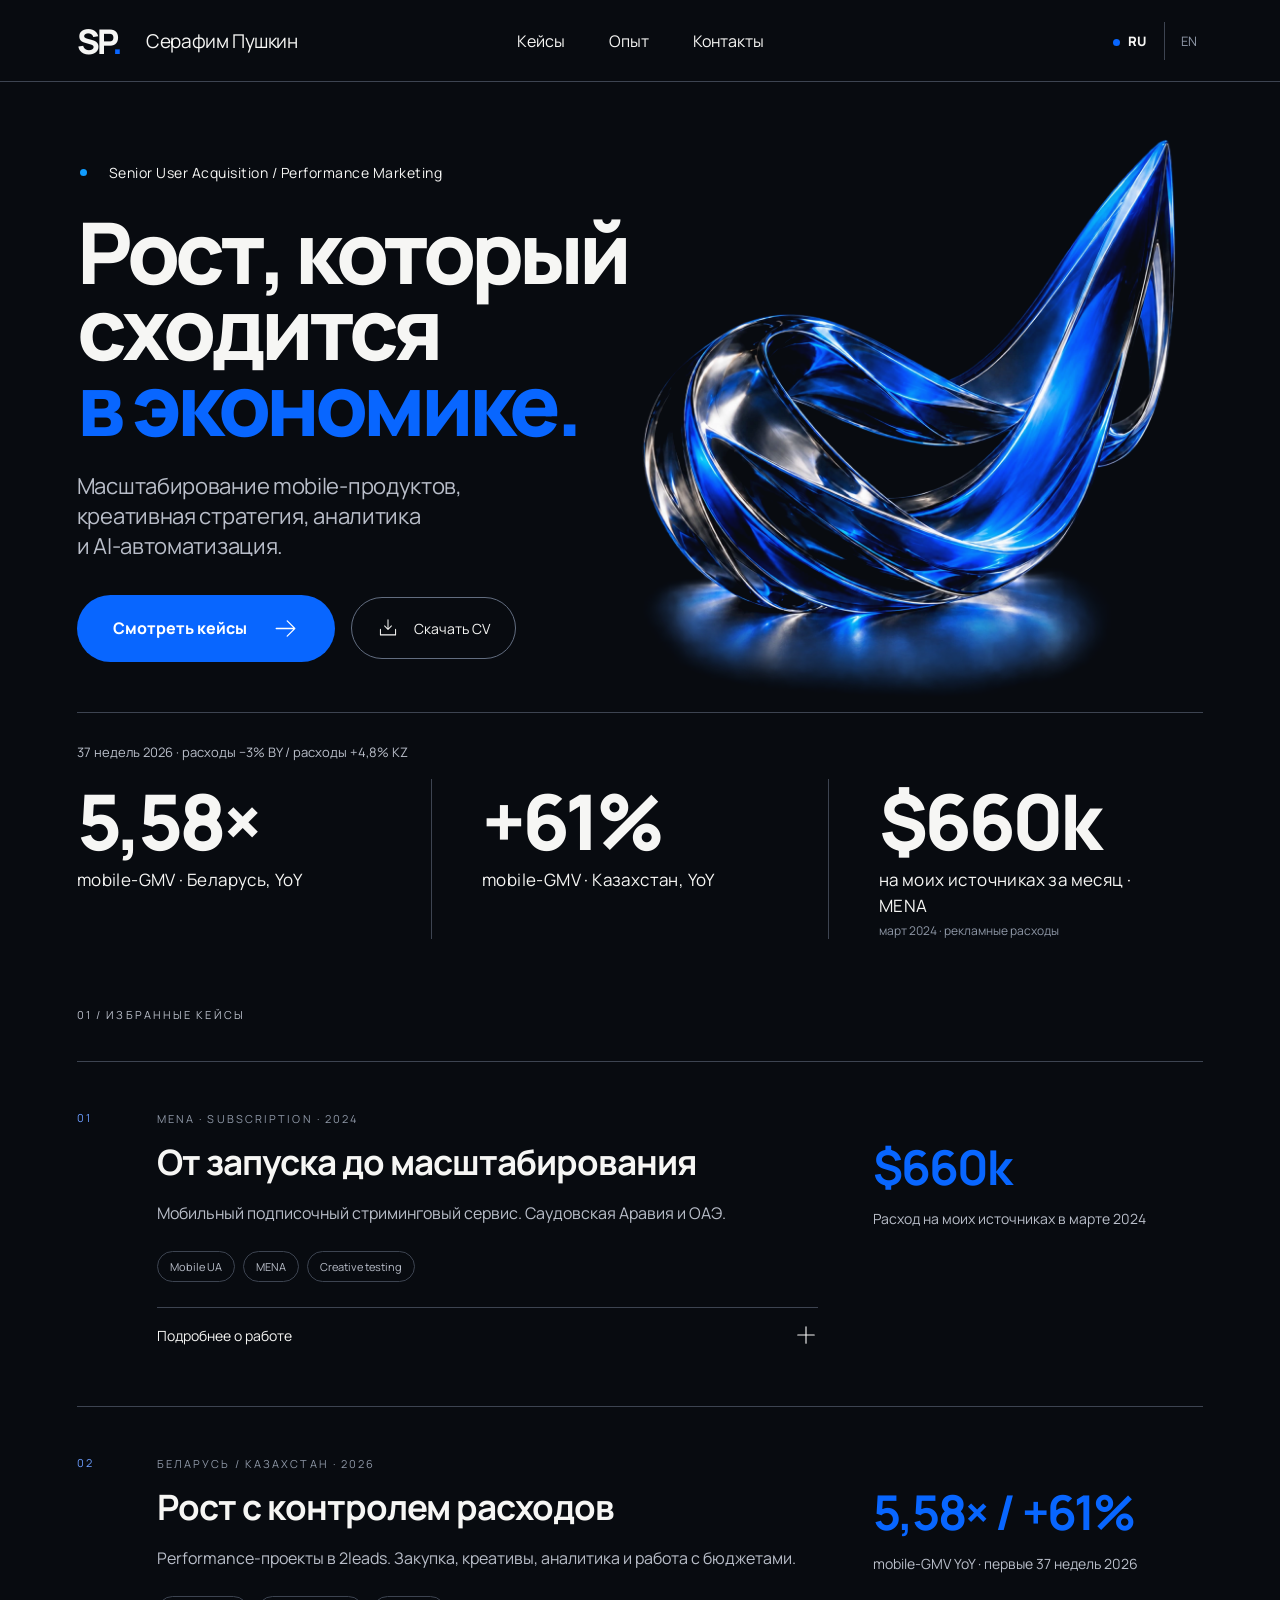
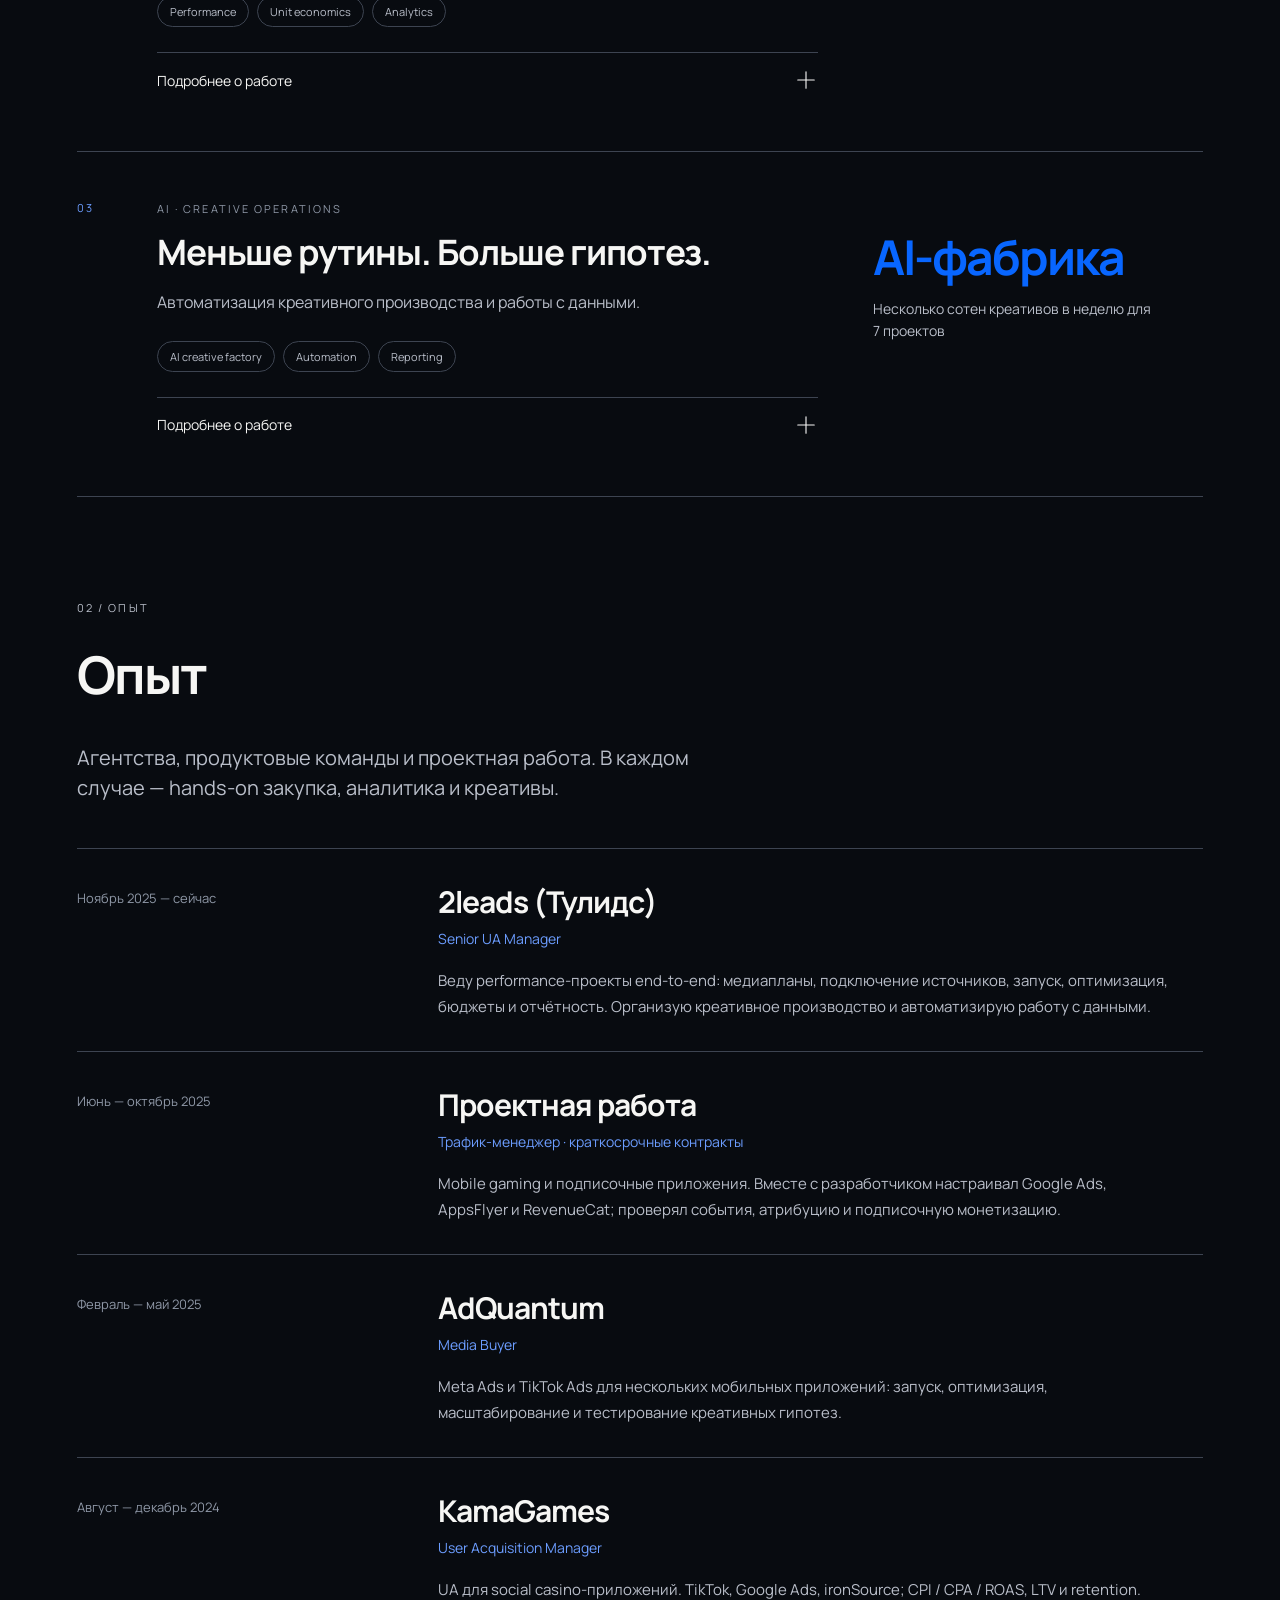
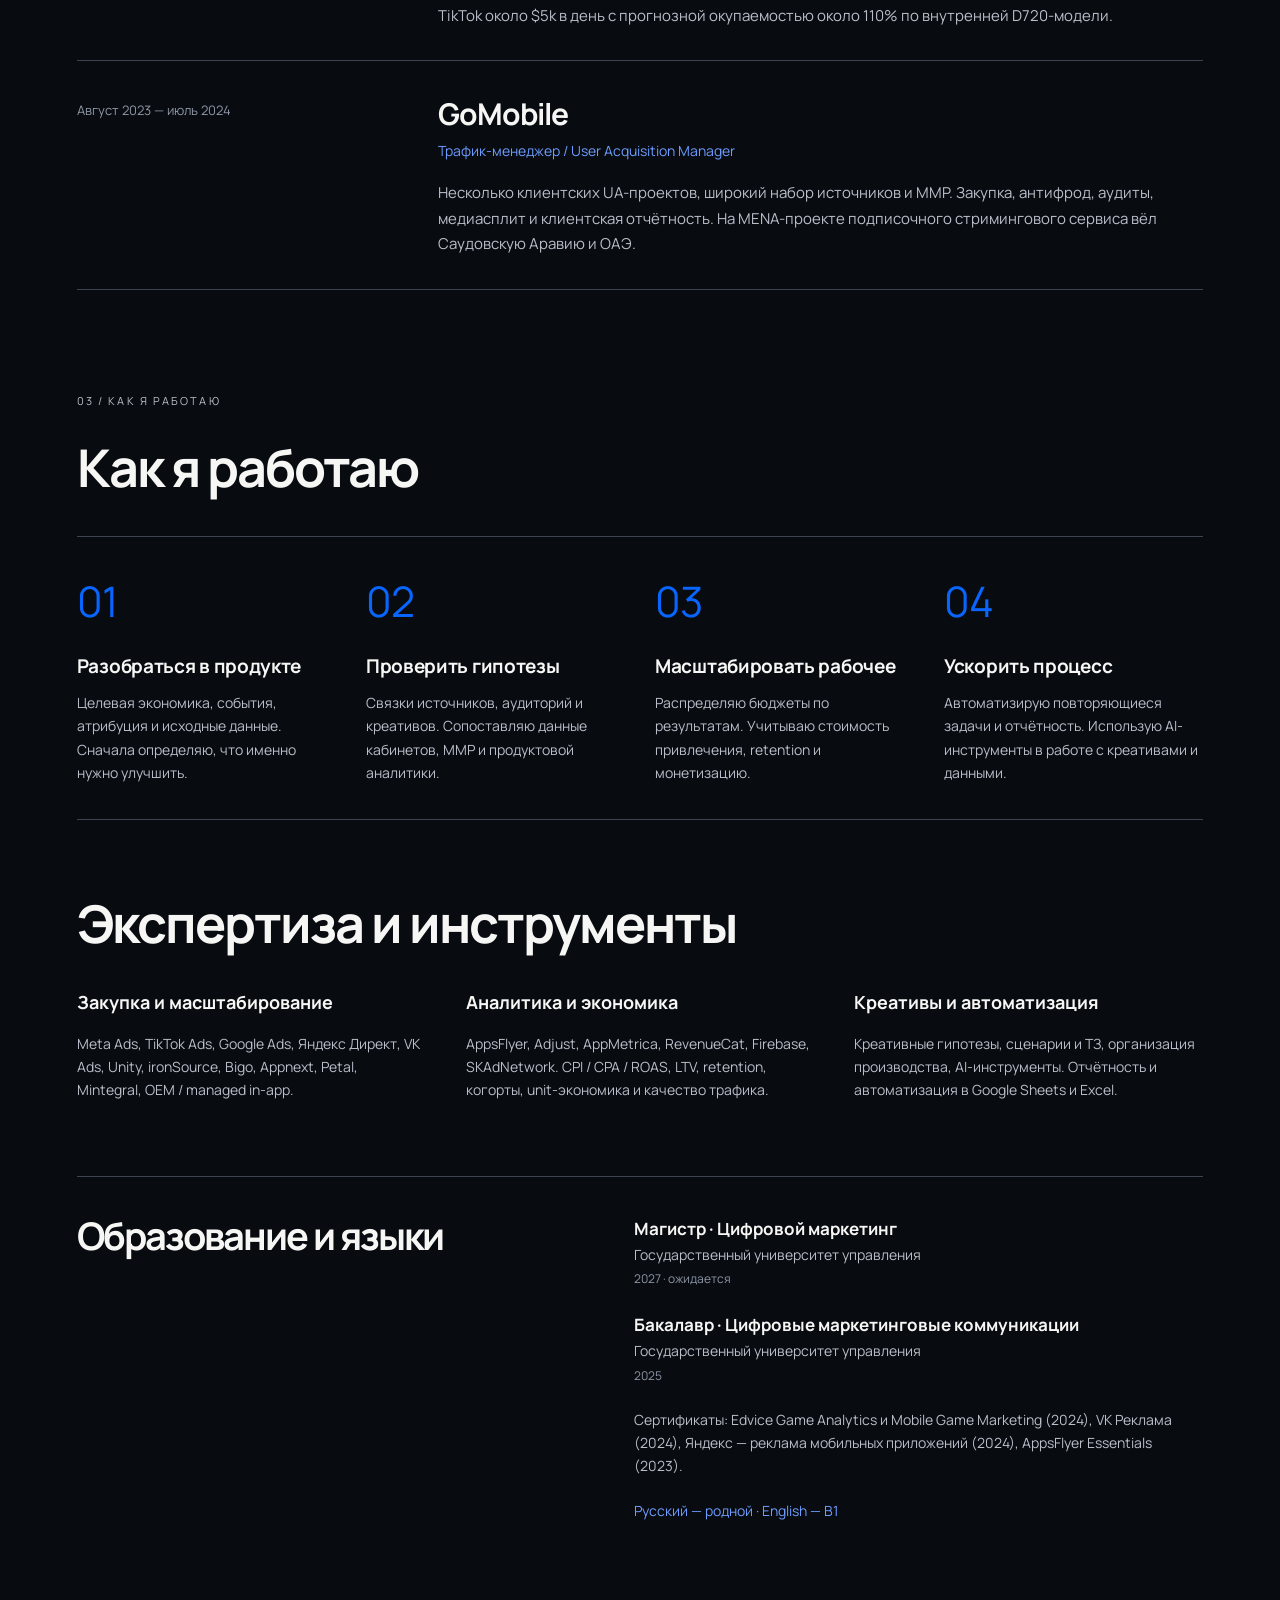
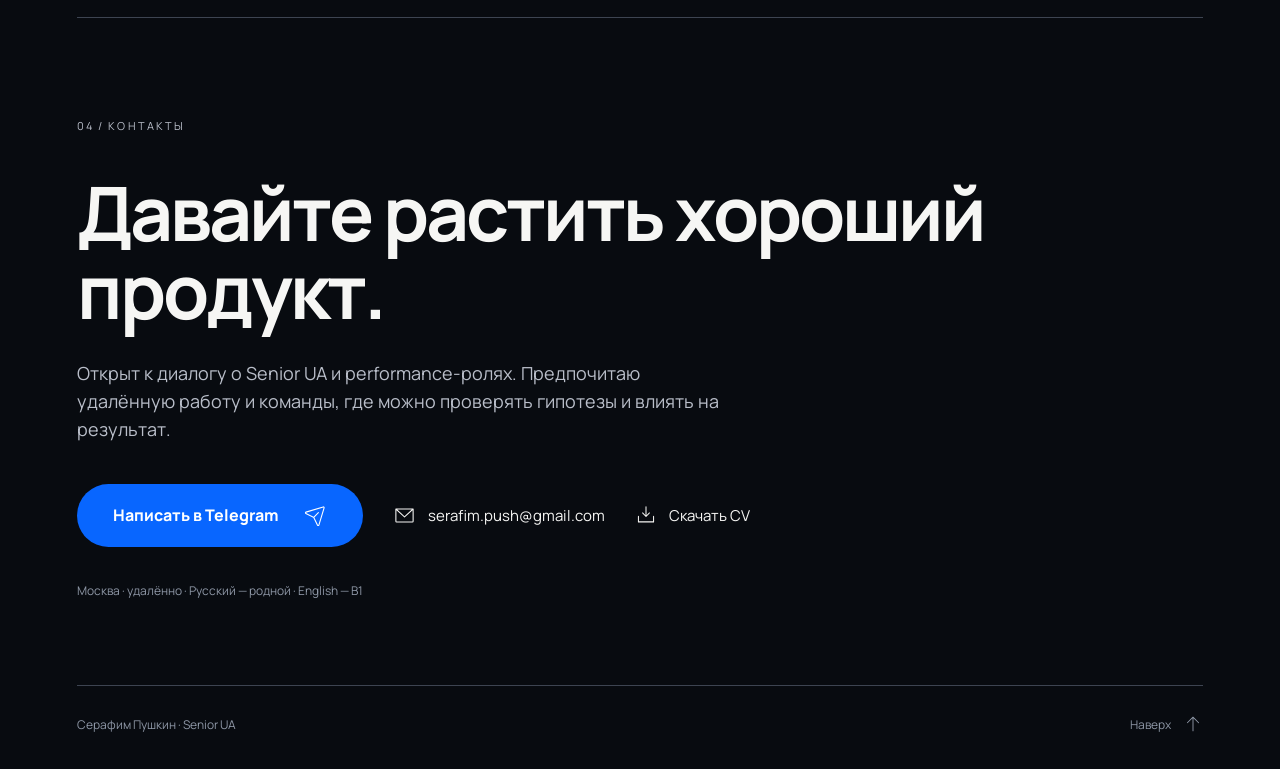
==== resume/index.html @ 58cc04e0 "Add resume site at /resume/ Static build of the Growth Engine design, RU and EN, with CV PDFs withou" ====
<!doctype html>
<html lang="ru">
  <head>
    <meta charset="UTF-8" />
    <meta name="viewport" content="width=device-width, initial-scale=1.0" />
    <meta name="description" content="Серафим Пушкин — Senior UA / Performance Marketing. Масштабирование mobile-продуктов, креативная стратегия, аналитика и AI-автоматизация." />
    <meta name="theme-color" content="#080b10" />
    <title>Серафим Пушкин — Senior UA / Performance Marketing</title>
    <link rel="canonical" href="https://serafimpush-eng.github.io/resume/" />
    <link rel="icon" href="/resume/favicon.svg" type="image/svg+xml" />
    <meta property="og:type" content="website" />
    <meta property="og:locale" content="ru_RU" />
    <meta property="og:locale:alternate" content="en_US" />
    <meta property="og:title" content="Серафим Пушкин — Senior UA / Performance Marketing" />
    <meta property="og:description" content="Серафим Пушкин — Senior UA / Performance Marketing. Масштабирование mobile-продуктов, креативная стратегия, аналитика и AI-автоматизация." />
    <meta property="og:url" content="https://serafimpush-eng.github.io/resume/" />
    <script type="module" crossorigin src="/resume/assets/index-MgX-SyZo.js"></script>
    <link rel="stylesheet" crossorigin href="/resume/assets/index-Cel7EETF.css">
  </head>
  <body>
    <div id="root"></div>
  </body>
</html>
---- resume/assets/index-Cel7EETF.css ----
@font-face{font-family:Manrope Variable;font-style:normal;font-display:swap;font-weight:200 800;src:url(/resume/assets/manrope-cyrillic-ext-wght-normal-C8S-KRRz.woff2) format("woff2-variations");unicode-range:U+0460-052F,U+1C80-1C8A,U+20B4,U+2DE0-2DFF,U+A640-A69F,U+FE2E-FE2F}@font-face{font-family:Manrope Variable;font-style:normal;font-display:swap;font-weight:200 800;src:url(/resume/assets/manrope-cyrillic-wght-normal-Dvxsihut.woff2) format("woff2-variations");unicode-range:U+0301,U+0400-045F,U+0490-0491,U+04B0-04B1,U+2116}@font-face{font-family:Manrope Variable;font-style:normal;font-display:swap;font-weight:200 800;src:url(/resume/assets/manrope-greek-wght-normal-DL7QRZyv.woff2) format("woff2-variations");unicode-range:U+0370-0377,U+037A-037F,U+0384-038A,U+038C,U+038E-03A1,U+03A3-03FF}@font-face{font-family:Manrope Variable;font-style:normal;font-display:swap;font-weight:200 800;src:url(/resume/assets/manrope-vietnamese-wght-normal-usUDDRr7.woff2) format("woff2-variations");unicode-range:U+0102-0103,U+0110-0111,U+0128-0129,U+0168-0169,U+01A0-01A1,U+01AF-01B0,U+0300-0301,U+0303-0304,U+0308-0309,U+0323,U+0329,U+1EA0-1EF9,U+20AB}@font-face{font-family:Manrope Variable;font-style:normal;font-display:swap;font-weight:200 800;src:url(/resume/assets/manrope-latin-ext-wght-normal-Ch3YOpNY.woff2) format("woff2-variations");unicode-range:U+0100-02BA,U+02BD-02C5,U+02C7-02CC,U+02CE-02D7,U+02DD-02FF,U+0304,U+0308,U+0329,U+1D00-1DBF,U+1E00-1E9F,U+1EF2-1EFF,U+2020,U+20A0-20AB,U+20AD-20C0,U+2113,U+2C60-2C7F,U+A720-A7FF}@font-face{font-family:Manrope Variable;font-style:normal;font-display:swap;font-weight:200 800;src:url(/resume/assets/manrope-latin-wght-normal-DHIcAJRg.woff2) format("woff2-variations");unicode-range:U+0000-00FF,U+0131,U+0152-0153,U+02BB-02BC,U+02C6,U+02DA,U+02DC,U+0304,U+0308,U+0329,U+2000-206F,U+20AC,U+2122,U+2191,U+2193,U+2212,U+2215,U+FEFF,U+FFFD}*{box-sizing:border-box}html{scroll-behavior:smooth}body{margin:0;font-family:Manrope Variable,sans-serif}button,a{-webkit-tap-highlight-color:transparent;touch-action:manipulation}button{font:inherit;color:inherit;cursor:pointer}a{color:inherit;text-decoration:none}button,a,summary{outline-offset:6px}button:focus-visible,a:focus-visible,summary:focus-visible{outline:2px solid var(--accent,#0866ff)}img{display:block;max-width:100%}h1,h2,h3,h4,p,figure{margin:0}::selection{background:var(--accent);color:var(--bg)}.resume{--bg:#080b10;--fg:#f6f6f4;--muted:#b9bec9;--subtle:#8e97a6;--accent:#0866ff;--line:#3d4451;background:var(--bg);color:var(--fg);min-height:100vh}.resume-body{background:#080b10}.micro{font-size:11px;letter-spacing:2.1px;line-height:1.45;text-transform:uppercase}.skip{position:fixed;top:10px;left:16px;background:var(--fg);color:var(--bg);padding:12px;z-index:20;transform:translateY(-180%)}.skip:focus{transform:none}.site-header{height:82px;padding:0 6%;display:flex;align-items:center;justify-content:space-between;gap:24px;border-bottom:1px solid var(--line);position:relative;z-index:4}.identity{display:flex;align-items:center;gap:26px}.wordmark{font-size:34px;font-weight:850;letter-spacing:-2.5px;white-space:nowrap}.wordmark span{color:var(--accent)}.owner-name{font-size:19px;letter-spacing:-.4px}.desktop-nav{display:flex;gap:44px;font-size:16px}.desktop-nav a,.side-rail nav a{transition:color .2s}.desktop-nav a:hover,.side-rail nav a:hover{color:var(--accent)}.header-right{display:flex;gap:28px;align-items:center}.languages{display:flex;align-items:center;gap:10px}.languages button{border:0;background:none;padding:10px 6px;font-size:13px;color:var(--subtle)}.languages button:first-child{border-right:1px solid var(--line);padding-right:18px}.languages button[aria-pressed=true]{color:var(--fg);font-weight:800}.languages button[aria-pressed=true]:before{content:"";display:inline-block;width:7px;height:7px;border-radius:50%;background:var(--accent);margin-right:8px}.menu-toggle{display:none;align-items:center;border:0;background:none;padding:6px}.mobile-nav{display:none}.resume-main{max-width:1720px;margin:0 auto;padding:0 6%}.hero{position:relative}.hero-copy{position:relative;z-index:2}.eyebrow{font-size:14px;letter-spacing:.5px;line-height:1.5}.engine-hero{height:630px;padding-top:80px}.engine-hero .hero-copy{width:710px}.engine-hero .eyebrow{padding-left:32px;position:relative}.engine-hero .eyebrow:before{content:"";position:absolute;left:3px;top:7px;width:7px;height:7px;background:#119dff;border-radius:50%}.engine-hero h1{font-size:clamp(72px,6.65vw,112px);font-weight:850;letter-spacing:-5px;line-height:.89;margin:31px 0}.hero h1 span{display:block}.accent{color:var(--accent)}.hero-intro{color:var(--muted);font-size:22px;line-height:1.36;max-width:485px;letter-spacing:-.3px}.hero-actions{display:flex;align-items:center;gap:16px;margin-top:33px}.primary{display:inline-flex;align-items:center;justify-content:space-between;gap:25px;border-radius:80px;padding:19px 35px;min-height:61px;font-weight:750;font-size:16px;background:var(--accent);color:#fff;border:1px solid transparent;transition:background .2s,transform .2s}.primary:hover{transform:translateY(-2px);filter:brightness(1.09)}.cv-link{display:inline-flex;gap:15px;align-items:center;font-size:14px;white-space:nowrap}.hero-actions .cv-link{border:1px solid #626d80;border-radius:80px;padding:19px 25px;min-height:61px}.cv-link:hover{color:var(--accent)}.engine-art{position:absolute;right:-26px;top:20px;width:645px;height:610px;object-fit:cover;mix-blend-mode:lighten;pointer-events:none}.engine-art-note{position:absolute;top:84px;right:190px;color:#c2c9d7;font-size:10px;max-width:170px}.metrics{border-top:1px solid var(--line);padding:30px 0 32px}.metrics-context{font-size:12px;color:var(--muted);margin-bottom:18px}.metrics-row{display:grid;grid-template-columns:1fr 1.12fr 1.06fr}.metric{display:flex;flex-direction:column;gap:4px;padding-right:30px}.metric+.metric{border-left:1px solid var(--line);padding-left:50px}.metric strong{font-size:clamp(64px,6vw,98px);letter-spacing:-4px;line-height:1.1;font-weight:800}.metric span{font-size:17px;line-height:1.5;letter-spacing:.4px}.metric small{font-size:12px;color:var(--subtle)}.section{scroll-margin-top:28px}.section-heading{padding:38px 0 40px;display:flex;flex-direction:column;gap:30px}.section-heading .section-index{color:var(--muted)}.section-heading h2,.expertise h2,.education h2{font-size:52px;line-height:1.1;letter-spacing:-2px}.cases>.section-heading{padding:36px 0 38px}.case-list{border-top:1px solid var(--line)}.case-row{display:grid;grid-template-columns:55px 1fr 32%;gap:25px;padding:44px 0;border-bottom:1px solid var(--line)}.case-number{color:var(--accent);padding-top:4px}.case-tag{color:var(--subtle)}.case-main h3{font-size:35px;letter-spacing:-1px;line-height:1.15;margin:14px 0 18px}.case-main>p{color:var(--muted);font-size:16px;line-height:1.6;max-width:640px}.tags{display:flex;gap:8px;flex-wrap:wrap;margin:25px 0}.tags span{border:1px solid var(--line);border-radius:30px;padding:7px 12px;font-size:11px;color:var(--muted)}.case-result{padding-left:30px;display:flex;flex-direction:column;gap:14px;justify-content:flex-start;padding-top:35px}.case-result strong{font-size:48px;letter-spacing:-2px;color:var(--accent);line-height:1.1}.case-result span{font-size:14px;line-height:1.6;color:var(--muted);max-width:280px}.case-details{max-width:710px}.case-details summary{list-style:none;cursor:pointer;display:flex;justify-content:space-between;align-items:center;font-size:14px;gap:20px;padding:15px 0;border-top:1px solid var(--line)}.case-details summary::-webkit-details-marker{display:none}.case-details summary:hover{color:var(--accent)}.case-details[open] summary svg{transform:rotate(45deg)}.case-details summary svg{transition:transform .2s}.case-expanded{padding:10px 0 20px;font-size:15px;color:var(--muted);line-height:1.7}.case-expanded h4{font-size:16px;color:var(--fg);margin-bottom:14px}.case-expanded ul{padding-left:20px;margin:20px 0 0}.career{padding-top:65px}.section-intro{font-size:20px;color:var(--muted);line-height:1.5;max-width:680px;margin-bottom:45px}.timeline{border-top:1px solid var(--line)}.job{display:grid;grid-template-columns:29% 1fr;gap:35px;padding:32px 0;border-bottom:1px solid var(--line)}.job time{font-size:13px;color:var(--subtle);padding-top:8px}.job h3{font-size:30px;letter-spacing:-1px}.job-role{display:block;color:var(--accent);font-size:14px;margin-top:7px}.job p{color:var(--muted);font-size:15px;line-height:1.7;max-width:740px;margin-top:20px}.approach{padding-top:65px}.steps{display:grid;grid-template-columns:repeat(4,1fr);border-top:1px solid var(--line);border-bottom:1px solid var(--line);padding:35px 0;gap:30px}.step-num{font-size:42px;letter-spacing:-1px;color:var(--accent)}.steps h3{font-size:19px;margin:24px 0 12px;line-height:1.35;letter-spacing:-.3px}.steps p,.tool-columns p{font-size:14px;line-height:1.65;color:var(--muted)}.expertise{padding:75px 0}.tool-columns{display:grid;grid-template-columns:repeat(3,1fr);gap:40px;margin-top:38px}.tool-columns h3{font-size:18px;margin-bottom:18px}.education{display:grid;grid-template-columns:45% 1fr;gap:50px;border-top:1px solid var(--line);padding:38px 0}.education h2{font-size:38px}.education p{color:var(--muted);line-height:1.65;font-size:14px;margin-bottom:22px}.education strong{color:var(--fg);font-size:17px}.education span{color:var(--subtle);font-size:12px}.education .language-level{color:var(--accent)}.contact{padding:100px 0 85px;border-top:1px solid var(--line);margin-top:35px}.contact .section-heading{padding-top:0}.contact h2{font-size:75px;letter-spacing:-3px;line-height:1.04;max-width:950px}.contact>p{font-size:18px;line-height:1.55;color:var(--muted);max-width:650px;margin-top:30px}.contact-actions{display:flex;align-items:center;gap:30px;margin-top:40px;flex-wrap:wrap}.contact-actions>a:not(.primary){display:flex;align-items:center;gap:12px;font-size:15px}.contact>.contact-note{font-size:12px;margin-top:35px;color:var(--subtle)}.site-footer{padding:28px 0 35px;border-top:1px solid var(--line);display:flex;justify-content:space-between;align-items:center;font-size:12px;color:var(--subtle);gap:20px}.site-footer a{display:flex;gap:12px;align-items:center}.site-footer a:hover{color:var(--accent)}.theme-2{--bg:#faf9f5;--fg:#111116;--muted:#484852;--subtle:#76767b;--accent:#f13a23;--line:#b9b7b2}.resume-body.theme-2{background:#faf9f5}.theme-2 .site-header{padding:0 4.3%;border:0;height:86px}.theme-2 .resume-main{padding:0 4.3%}.theme-2 .wordmark{font-family:Prata,serif;font-size:40px;letter-spacing:-2px;color:var(--accent);font-weight:500}.theme-2 .wordmark span{font-size:36px;margin-left:12px;font-weight:400}.theme-2 .identity{gap:18px}.theme-2 .owner-name{font-size:22px;font-weight:650;letter-spacing:-1px}.theme-2 .languages button[aria-pressed=true]{color:var(--accent)}.theme-2 .languages button[aria-pressed=true]:before{display:none}.theme-2 .languages button:first-child{border:0}.editorial-hero{display:grid;grid-template-columns:54% 46%;min-height:558px;padding-top:62px;padding-bottom:35px;gap:0}.editorial-hero .hero-copy{padding-right:28px}.editorial-hero .eyebrow{font-size:11px;letter-spacing:2.7px;margin-bottom:28px}.editorial-hero h1{font-size:clamp(47px,5.6vw,94px);font-weight:850;letter-spacing:-5px;line-height:1.07}.editorial-hero h1 em{display:block;font-family:Prata,serif;font-weight:500;font-size:clamp(58px,6.55vw,110px);font-style:normal;color:var(--accent);letter-spacing:-4px;line-height:.96}.editorial-hero .hero-intro{font-family:Prata,serif;font-size:29px;line-height:1.2;max-width:580px;color:#27272d;margin-top:30px}.theme-2 .hero-actions{gap:36px;margin-top:38px}.theme-2 .hero-actions .cv-link{border:0;border-radius:0;padding:0;font-size:17px;text-decoration:underline;text-underline-offset:8px}.theme-2 .primary{padding:19px 35px}.location{font-size:13px;color:var(--muted);margin-top:37px}.location:before{content:"";display:inline-block;width:9px;height:9px;background:var(--accent);border-radius:50%;margin-right:15px}.editorial-highlight{border-left:1px solid var(--line);padding-left:34px;padding-top:8px;align-self:start;padding-bottom:22px}.editorial-highlight strong{font-family:Prata,serif;font-size:clamp(176px,17.4vw,290px);letter-spacing:-15px;font-weight:400;line-height:.85;color:var(--accent);display:block;white-space:nowrap}.editorial-highlight p{font-family:Prata,serif;font-size:56px;line-height:.99;letter-spacing:-2px;max-width:460px;margin:22px 0}.editorial-highlight>span{font-size:17px;color:var(--subtle)}.featured-editorial{display:grid;grid-template-columns:38% 24% 38%;padding:30px 0 0;border-top:1px solid var(--line);gap:0}.featured-story{padding-right:45px}.featured-story h2{font-family:Prata,serif;font-size:58px;font-weight:500;letter-spacing:-2px;line-height:.95;margin:18px 0 20px}.featured-story>p{font-size:14px;line-height:1.45;color:var(--muted)}.case-platforms{display:block;font-size:13px;color:var(--muted);margin-top:36px}.featured-numbers{border-left:1px solid var(--line);padding:24px 26px 0 34px}.featured-numbers div+div{border-top:1px solid var(--line);padding-top:16px;margin-top:22px}.featured-numbers strong{font-family:Prata,serif;font-size:62px;font-weight:500;letter-spacing:-3px;line-height:.95;display:block;white-space:nowrap}.featured-numbers span{font-size:14px;color:var(--subtle);line-height:1.35;margin-top:12px;display:block;max-width:205px}.featured-editorial figure{padding-left:5px}.featured-editorial figure img{width:100%;height:278px;object-fit:cover}.featured-editorial figcaption{font-size:9px;letter-spacing:1.9px;margin-top:16px;color:var(--subtle)}.featured-details{grid-column:1/-1;padding:28px 0 10px}.featured-details .case-details{max-width:100%}.featured-details .case-expanded{max-width:760px}.theme-2 .case-main h3,.theme-2 .section-heading h2,.theme-2 .expertise h2,.theme-2 .education h2,.theme-2 .contact h2{font-family:Prata,serif;font-weight:500}.theme-2 .case-main h3{font-size:45px}.theme-2 .case-result strong{font-family:Prata,serif;font-weight:500;font-size:55px}.theme-2 .section-heading h2,.theme-2 .expertise h2{font-size:66px}.kz-note{display:flex;gap:30px;padding:32px 0;border-bottom:1px solid var(--line);align-items:center}.kz-note strong{font-family:Prata,serif;font-size:70px;font-weight:500;color:var(--accent)}.kz-note span{font-size:15px;line-height:1.5;color:var(--muted)}.theme-2 .tags span{border-radius:0}.theme-2 .contact h2{font-size:92px}.theme-2 .job h3{font-size:28px}.theme-2 .step-num{font-family:Prata,serif;font-size:55px}.theme-3{--bg:#10140c;--fg:#f4f4e8;--muted:#babeb2;--subtle:#92998c;--accent:#cdf276;--line:#343c2d}.resume-body.theme-3{background:#10140c}.theme-3 .side-rail{position:fixed;left:0;top:0;bottom:0;width:116px;border-right:1px solid var(--line);display:flex;flex-direction:column;padding:27px 28px;z-index:5;background:var(--bg)}.side-rail .wordmark{color:var(--accent);font-size:34px;margin-bottom:36px}.side-rail nav{display:flex;flex-direction:column;gap:27px;font-size:13px}.rail-location{margin-top:auto;font-size:11px;color:var(--subtle);line-height:1.4}.theme-3 .site-header{margin-left:116px;height:118px;border:0;padding:30px 3.2% 20px 3.4%;align-items:flex-start}.header-note{font-size:9px;color:var(--muted);letter-spacing:1.6px}.theme-3 .header-right{gap:27px}.theme-3 .header-cv{font-size:11px;letter-spacing:1px;border-left:1px solid var(--line);padding-left:30px}.header-cv svg{display:none}.theme-3 .resume-main{padding:0 3.2% 0 3.4%;margin-left:116px;max-width:1700px}.signal-hero{height:714px;padding-top:52px}.signal-hero .hero-copy{width:550px}.signal-hero .eyebrow{font-size:13px;color:var(--accent);letter-spacing:1px}.signal-hero h1{font-family:Sofia Sans Extra Condensed Variable,sans-serif;font-size:clamp(140px,12.7vw,200px);font-weight:950;letter-spacing:-4px;line-height:.89;margin:22px 0 20px}.signal-hero h1 b{font-weight:950;color:var(--accent)}.signal-hero h2{font-family:Sofia Sans Extra Condensed Variable,sans-serif;font-size:36px;font-weight:850;color:var(--accent);letter-spacing:-.7px;line-height:1.1}.signal-hero .hero-intro{font-size:22px;line-height:1.4;margin-top:28px;max-width:480px}.signal-hero .hero-actions{margin-top:38px;gap:35px}.theme-3 .primary{color:#10140c}.theme-3 .hero-actions .cv-link{border:0;border-radius:0;padding:0;text-decoration:underline;text-underline-offset:6px;font-size:14px}.signal-art{position:absolute;right:-37px;top:-68px;width:870px;height:800px;object-fit:fill;mix-blend-mode:lighten;pointer-events:none}.theme-3 .metrics{padding-top:28px}.theme-3 .metrics-row{grid-template-columns:.82fr 1.02fr 1.2fr}.theme-3 .metric strong{font-family:Sofia Sans Extra Condensed Variable,sans-serif;font-size:49px;font-weight:700;letter-spacing:-1px}.theme-3 .metric span{font-size:13px;letter-spacing:0;margin-top:6px;max-width:300px}.theme-3 .metric+.metric{padding-left:38px}.theme-3 .case-main h3,.theme-3 .section-heading h2,.theme-3 .expertise h2,.theme-3 .education h2,.theme-3 .contact h2{font-family:Sofia Sans Extra Condensed Variable,sans-serif;font-weight:500;letter-spacing:-1px}.theme-3 .case-result strong{font-family:Sofia Sans Extra Condensed Variable,sans-serif;font-size:43px;letter-spacing:-1px}.theme-3 .tags span{border-radius:0}.theme-3 .step-num{font-family:Sofia Sans Extra Condensed Variable,sans-serif}.theme-3 .contact h2{font-size:85px;max-width:750px}.gallery-body{background:#f6f5f0;color:#17191d}.gallery{max-width:1600px;margin:auto;padding:0 5%}.gallery header{height:100px;display:flex;align-items:center;gap:25px;border-bottom:1px solid #d4d4cc;font-size:15px}.gallery-wordmark{font-size:38px;letter-spacing:-3px;font-weight:850}.gallery-eyebrow{margin-top:55px;color:#64666d}.gallery h1{font-size:68px;line-height:1;letter-spacing:-4px;margin:22px 0}.gallery-intro{max-width:560px;line-height:1.6;color:#64666d;font-size:16px}.gallery-grid{display:grid;grid-template-columns:repeat(3,1fr);gap:22px;margin:45px 0}.gallery-card{border:1px solid #d4d4cc;transition:transform .2s;background:#fff}.gallery-card:hover{transform:translateY(-5px)}.gallery-card img{width:100%;aspect-ratio:1488/1056;object-fit:cover}.gallery-card>div{padding:22px}.gallery-card h2{font-size:26px;letter-spacing:-1px;margin:13px 0 10px}.gallery-card p{font-size:13px;color:#64666d;min-height:42px;line-height:1.5}.gallery-open{margin-top:25px;display:flex;justify-content:space-between;align-items:center;font-size:14px;font-weight:750}.gallery footer{border-top:1px solid #d4d4cc;display:flex;justify-content:space-between;padding:25px 0 35px;font-size:13px}.gallery footer a{display:flex;gap:8px;align-items:center}.gallery a:focus-visible{outline:2px solid #0866ff;outline-offset:6px}@media(min-width:1650px){.engine-hero{height:710px}.engine-art{width:760px;height:700px}.signal-art{width:850px;height:850px}.signal-hero{height:785px}.signal-hero .hero-copy{width:650px}}@media(max-width:1200px)and (min-width:761px){.site-header,.resume-main{padding:0 4%}.engine-hero{height:570px;padding-top:68px}.engine-hero .hero-copy{width:610px}.engine-hero h1{font-size:80px;letter-spacing:-4px}.engine-art{width:520px;height:535px;top:30px;right:-30px}.engine-art-note{display:none}.engine-hero .hero-intro{font-size:19px;max-width:410px}.metric+.metric{padding-left:30px}.metric span{font-size:14px}.editorial-hero{min-height:515px}.editorial-hero h1{font-size:61px;letter-spacing:-4px}.editorial-hero h1 em{font-size:75px;letter-spacing:-3px}.editorial-highlight strong{font-size:196px}.editorial-highlight p{font-size:43px}.editorial-highlight>span{font-size:14px}.editorial-hero .hero-intro{font-size:25px}.theme-2 .hero-actions{gap:22px}.primary{padding:18px 25px}.featured-story h2{font-size:45px}.featured-numbers{padding:20px}.featured-numbers strong{font-size:48px}.featured-editorial figure img{height:260px}.theme-3 .side-rail{width:90px;padding-left:20px;padding-right:15px}.theme-3 .site-header,.theme-3 .resume-main{margin-left:90px}.signal-hero .hero-copy{width:440px}.signal-hero{height:645px}.signal-hero h1{font-size:119px}.signal-hero h2{font-size:29px}.signal-hero .hero-intro{font-size:19px;max-width:360px}.signal-art{width:560px;height:650px;right:-25px;top:-30px}.signal-hero .hero-actions{gap:22px}.signal-hero .primary{font-size:14px;padding:18px 24px}.steps{gap:20px}.case-row{grid-template-columns:40px 1fr 30%;gap:20px}.case-result strong{font-size:38px}.theme-3 .case-result strong{font-size:35px}}@media(max-width:760px){.site-header{height:76px;padding:0 6%;gap:12px}.identity{gap:12px}.wordmark{font-size:30px}.owner-name{font-size:13px;max-width:125px}.desktop-nav{display:none}.header-right{gap:12px}.languages{gap:3px}.languages button{padding:9px 3px;font-size:11px}.languages button:first-child{padding-right:9px}.languages button[aria-pressed=true]:before{display:none}.menu-toggle{display:flex}.mobile-nav{display:flex;position:absolute;left:0;right:0;top:100%;background:var(--bg);border-bottom:1px solid var(--line);flex-direction:column;padding:15px 6% 25px;gap:0;box-shadow:0 15px 25px #0002}.mobile-nav>a{padding:14px 0;font-size:18px}.mobile-nav .cv-link{font-size:14px}.resume-main{padding:0 6%}.hero-copy{width:100%!important}.hero-intro{font-size:18px;line-height:1.5;max-width:100%}.eyebrow{font-size:10px;letter-spacing:.2px}.engine-hero{height:auto;padding-top:43px;padding-bottom:0}.engine-hero .eyebrow{padding-left:19px;max-width:330px}.engine-hero .eyebrow:before{left:0;top:4px;width:6px;height:6px}.engine-hero h1{font-size:clamp(40px,10.7vw,78px);line-height:.98;letter-spacing:-2px;margin:25px 0}.hero-actions{gap:12px;margin-top:26px;flex-wrap:wrap}.primary{font-size:13px;min-height:51px;padding:14px 22px;gap:18px}.primary svg{width:23px}.hero-actions .cv-link{padding:14px 18px;min-height:51px;font-size:12px;gap:8px}.hero-actions .cv-link svg{width:18px}.engine-art{position:relative;top:auto;right:auto;width:100%;height:330px;object-fit:contain;margin-top:-5px}.engine-art-note{display:none}.metrics{padding:25px 0 18px}.metrics-context{font-size:10px;line-height:1.6;margin-bottom:25px}.metrics-row{grid-template-columns:1fr}.metric{padding:0 0 22px!important;gap:7px}.metric+.metric{padding:22px 0!important;border-left:0;border-top:1px solid var(--line)}.metric strong{font-size:64px;letter-spacing:-3px}.metric span{font-size:15px;max-width:100%}.section-heading{padding:28px 0;gap:22px}.section-heading h2,.expertise h2{font-size:40px;letter-spacing:-1.6px}.micro{font-size:9px;letter-spacing:1.6px}.case-row{grid-template-columns:25px 1fr;gap:12px;padding:30px 0}.case-main h3{font-size:29px;letter-spacing:-1px}.case-main>p{font-size:14px}.case-result{grid-column:2;grid-row:2;padding:0;gap:10px}.case-result strong{font-size:38px;letter-spacing:-1px}.case-result span{font-size:12px;max-width:100%}.tags{gap:6px;margin:20px 0}.tags span{font-size:9px;padding:6px 9px}.case-details summary{font-size:13px}.case-expanded{font-size:14px}.career,.approach{padding-top:35px}.section-intro{font-size:16px;margin-bottom:28px}.job{grid-template-columns:1fr;gap:15px;padding:27px 0}.job time{font-size:11px}.job h3{font-size:27px}.job-role{font-size:13px}.job p{font-size:14px;margin-top:15px}.steps{grid-template-columns:1fr;gap:24px;padding:30px 0}.steps article{display:grid;grid-template-columns:45px 1fr;column-gap:16px}.steps h3{margin:4px 0 12px;font-size:19px}.steps p{grid-column:2}.step-num{font-size:32px;grid-row:1/3}.expertise{padding:45px 0}.tool-columns{grid-template-columns:1fr;gap:25px;margin-top:30px}.tool-columns h3{font-size:18px;margin-bottom:10px}.education{grid-template-columns:1fr;gap:25px;padding:30px 0}.education h2{font-size:32px;letter-spacing:-1px}.education strong{font-size:16px}.contact{padding:45px 0;margin-top:10px}.contact h2{font-size:43px;letter-spacing:-1.7px}.contact>p{font-size:16px;margin-top:22px}.contact-actions{gap:25px;margin-top:25px;align-items:flex-start;flex-direction:column}.contact-actions>a:not(.primary){font-size:14px}.contact>.contact-note{font-size:11px;line-height:1.7}.site-footer{font-size:10px;flex-wrap:wrap;gap:20px;padding:24px 0}.site-footer>span{flex-basis:100%}.theme-2 .site-header{height:76px;padding:0 6%}.theme-2 .wordmark{font-size:31px}.theme-2 .wordmark span{font-size:25px;margin-left:4px}.theme-2 .identity{gap:12px}.theme-2 .owner-name{font-size:14px;letter-spacing:-.5px}.theme-2 .resume-main{padding:0 6%}.editorial-hero{grid-template-columns:1fr;min-height:0;padding:40px 0 30px;gap:35px}.editorial-hero .hero-copy{padding-right:0}.editorial-hero .eyebrow{font-size:9px;letter-spacing:1.9px;margin-bottom:25px}.editorial-hero h1{font-size:clamp(38px,9.75vw,66px);letter-spacing:-2.5px;line-height:1.08}.editorial-hero h1 em{font-size:clamp(45px,11.8vw,78px);letter-spacing:-2.3px;line-height:1.04;margin-top:8px}.editorial-hero .hero-intro{font-size:25px;line-height:1.2;margin-top:22px}.theme-2 .hero-actions{gap:25px;margin-top:27px}.theme-2 .primary{padding:15px 25px}.theme-2 .hero-actions .cv-link{font-size:14px;gap:10px;min-height:48px}.location{font-size:11px;margin-top:25px}.editorial-highlight{border-left:0;border-top:1px solid var(--line);padding:27px 0 0}.editorial-highlight strong{font-size:155px;letter-spacing:-9px;line-height:.87}.editorial-highlight p{font-size:39px;letter-spacing:-1.5px;margin:17px 0;max-width:320px}.editorial-highlight>span{font-size:13px}.featured-editorial{grid-template-columns:1fr;padding-top:25px;gap:25px}.featured-story{padding-right:0}.featured-story h2{font-size:47px;max-width:310px;letter-spacing:-2px}.featured-story>p{font-size:14px}.case-platforms{margin-top:22px;font-size:11px}.featured-numbers{display:grid;grid-template-columns:1fr 1fr;gap:20px;border-left:0;border-top:1px solid var(--line);padding:25px 0 0}.featured-numbers div+div{border-top:0;border-left:1px solid var(--line);padding:0 0 0 20px;margin:0}.featured-numbers strong{font-size:43px;letter-spacing:-2px}.featured-numbers span{font-size:11px}.featured-editorial figure{padding:0}.featured-editorial figure img{height:auto;aspect-ratio:1.5}.featured-editorial figcaption{font-size:8px}.featured-details{padding:0;grid-column:auto}.theme-2 .case-main h3{font-size:37px}.theme-2 .case-result strong{font-size:45px}.theme-2 .section-heading h2,.theme-2 .expertise h2{font-size:49px}.theme-2 .step-num{font-size:38px}.theme-2 .contact h2{font-size:55px}.kz-note{gap:20px}.kz-note strong{font-size:60px}.kz-note span{font-size:12px}.theme-3 .side-rail{display:none}.theme-3 .site-header{margin-left:0;height:80px;padding:18px 6%;align-items:center}.theme-3 .header-note{font-size:7px;letter-spacing:1px;line-height:1.2}.theme-3 .header-right{gap:13px}.theme-3 .header-cv{display:none}.theme-3 .resume-main{margin-left:0;padding:0 6%}.signal-hero{height:auto;padding-top:35px}.signal-hero .eyebrow{font-size:10px;letter-spacing:.3px}.signal-hero h1{font-size:clamp(86px,23vw,150px);letter-spacing:-3px;line-height:1.02;margin:22px 0 20px}.signal-hero h2{font-size:clamp(24px,6.5vw,38px);letter-spacing:-.5px}.signal-hero .hero-intro{font-size:18px;margin-top:22px}.signal-hero .hero-actions{gap:25px;margin-top:28px}.theme-3 .hero-actions .cv-link{font-size:12px;gap:8px}.signal-art{position:relative;top:auto;right:auto;width:100%;height:auto;max-height:470px;object-fit:contain;margin:16px 0 0}.theme-3 .metrics-row{grid-template-columns:1fr}.theme-3 .metric strong{font-size:48px}.theme-3 .metric span{font-size:14px;max-width:100%}.theme-3 .case-result strong{font-size:35px}.theme-3 .contact h2{font-size:48px}.gallery{padding:0 6%}.gallery header{height:80px;font-size:12px;gap:18px}.gallery-wordmark{font-size:31px}.gallery-eyebrow{margin-top:35px}.gallery h1{font-size:51px;letter-spacing:-2.7px}.gallery-intro{font-size:14px}.gallery-grid{grid-template-columns:1fr;gap:25px;margin:30px 0}.gallery-card>div{padding:20px}.gallery-card p{min-height:0}.gallery-card h2{font-size:26px}.gallery-open{margin-top:20px}.gallery footer{font-size:11px;gap:15px}}@media(max-width:360px){.owner-name{max-width:95px;font-size:12px}.hero-actions{gap:9px}.primary{padding:14px 18px;gap:12px}.hero-actions .cv-link{padding:14px 13px}.theme-2 .hero-actions{gap:17px}.featured-numbers strong{font-size:36px}.signal-hero .hero-actions{gap:18px}}@media(prefers-reduced-motion:reduce){html{scroll-behavior:auto}*,*:before,*:after{transition:none!important;animation:none!important}}@media(min-width:1201px){.editorial-hero h1{font-size:clamp(65px,5.07vw,87px);letter-spacing:-4.7px;white-space:nowrap}.editorial-hero h1 em{font-size:clamp(65px,5.85vw,101px);letter-spacing:-5.2px}.editorial-hero .hero-copy{padding-right:10px}.editorial-highlight{padding-left:36px}.editorial-highlight strong{font-size:clamp(178px,16vw,268px);letter-spacing:-17px}.editorial-highlight p{font-size:47px;line-height:1.18;letter-spacing:-2.8px;max-width:460px}.editorial-hero .hero-intro{font-size:24px;line-height:1.4;margin-top:30px}.featured-story h2{font-size:47px;line-height:1.14;letter-spacing:-3px}.featured-numbers strong{font-size:53px;letter-spacing:-3px}.signal-hero h2{font-size:42px;font-weight:850}.theme-3 .metric strong{font-size:59px;font-weight:900}.theme-3 .case-result strong{font-weight:800}}@media(min-width:761px)and (max-width:1200px){.editorial-hero h1{font-size:clamp(42px,5vw,60px);white-space:nowrap;letter-spacing:-3.5px}.editorial-hero h1 em{font-size:clamp(46px,5.1vw,62px);letter-spacing:-3px}.editorial-highlight strong{font-size:clamp(140px,15.5vw,186px);letter-spacing:-10px}.editorial-highlight p{font-size:36px;line-height:1.2}.signal-hero h1{font-size:148px;line-height:.91}.signal-art{width:630px;height:650px;object-fit:fill}.signal-hero h2{font-size:33px;font-weight:850}}@media(max-width:760px){.editorial-hero h1 em{font-size:clamp(32px,8.9vw,60px);letter-spacing:-2.3px;line-height:1.3}.editorial-hero .hero-intro{font-size:21px;line-height:1.4}.editorial-highlight strong{font-size:138px;letter-spacing:-11px}.editorial-highlight p{font-size:32px;line-height:1.25;letter-spacing:-1.8px}.featured-story h2{font-size:39px;line-height:1.17;letter-spacing:-2.5px}.featured-numbers strong{font-size:35px;letter-spacing:-2.5px}.theme-2 .case-main h3{font-size:32px;line-height:1.2}.theme-2 .case-result strong{font-size:35px}.theme-2 .section-heading h2,.theme-2 .expertise h2{font-size:35px;line-height:1.25}.theme-2 .education h2{font-size:28px;line-height:1.25}.theme-2 .contact h2{font-size:40px;line-height:1.2}.signal-hero h1{font-size:clamp(106px,29vw,178px);font-weight:950;line-height:.9}.signal-hero h2{font-weight:850;font-size:clamp(28px,7.8vw,44px)}.signal-art{object-fit:contain}.theme-3 .metric strong{font-size:58px;font-weight:900}}@media(min-width:761px){.desktop-nav{position:absolute;left:50%;transform:translate(-50%)}.engine-hero .hero-intro{max-width:500px}.engine-art{object-fit:contain}.signal-art{object-fit:cover;object-position:center 55%}}@media(min-width:1201px){.editorial-hero h1 em{font-size:clamp(63px,5.3vw,91px);letter-spacing:-4.8px}.signal-hero{padding-top:60px}.signal-hero h1{font-size:clamp(134px,11.8vw,198px);line-height:.83}.signal-hero h2{font-size:50px}.signal-hero .hero-intro{margin-top:20px}.signal-hero .hero-actions{margin-top:28px}}.engine-art-note{letter-spacing:1.9px}.metrics-context{font-size:13px}@media(min-width:1201px){.signal-art{width:clamp(680px,53vw,900px);height:auto;top:-108px;right:-35px;object-fit:contain}}@media(max-width:760px){.languages button{min-width:34px;min-height:44px}.menu-toggle{width:44px;height:44px;padding:9px}.header-right,.theme-3 .header-right{gap:8px}}.sr-only{position:absolute;width:1px;height:1px;padding:0;margin:-1px;overflow:hidden;clip:rect(0,0,0,0);white-space:nowrap;border:0}@media(min-width:761px)and (max-width:1200px){.featured-story h2{font-size:35px;line-height:1.2;letter-spacing:-2.5px}.featured-story{padding-right:25px}.featured-numbers strong{font-size:34px;letter-spacing:-2.5px}.featured-numbers{padding-left:22px;padding-right:18px}.featured-numbers span{font-size:12px}.signal-art{width:clamp(480px,60vw,670px);height:auto;top:-58px;object-fit:contain}.signal-hero h1{font-size:clamp(120px,14.45vw,172px);line-height:.83}.theme-3 .metric strong{font-size:45px;white-space:nowrap}.theme-3 .metric+.metric{padding-left:24px}.signal-hero h2{font-size:38px}.signal-hero .hero-intro{margin-top:23px}.signal-hero .hero-actions{margin-top:30px}}@media(min-width:761px){html[lang=en] .editorial-hero h1 em{font-size:4vw;letter-spacing:-3px}.engine-hero .hero-intro span{display:block}}@media(min-width:1001px)and (max-width:1200px){.signal-art{width:48vw;max-width:570px;height:auto;top:36px;right:-10px}.signal-hero .hero-copy{width:440px}}@media(min-width:761px)and (max-width:1000px){.desktop-nav{display:none}.menu-toggle{display:flex;width:44px;height:44px;padding:9px}.mobile-nav{display:flex;position:absolute;left:0;right:0;top:100%;background:var(--bg);border-bottom:1px solid var(--line);flex-direction:column;padding:15px 6% 25px;gap:0}.mobile-nav>a{padding:14px 0;font-size:18px}.engine-hero{height:auto;padding-top:60px}.engine-hero .hero-copy{width:100%}.engine-hero h1{font-size:72px}.engine-art{position:relative;top:auto;right:auto;width:60%;height:auto;max-height:480px;object-fit:contain;margin:-15px 0 20px auto}.engine-hero .hero-intro{max-width:530px}.editorial-hero{grid-template-columns:1fr;min-height:0;padding:45px 0 30px;gap:35px}.editorial-hero h1{font-size:65px}.editorial-hero h1 em{font-size:64px;letter-spacing:-4px}.editorial-hero .hero-intro{max-width:600px}.editorial-highlight{border-left:0;border-top:1px solid var(--line);padding:25px 0 0}.editorial-highlight strong{font-size:190px}.editorial-highlight p{font-size:43px;max-width:550px}.editorial-hero .location{margin-top:25px}.featured-editorial{grid-template-columns:1fr 1fr;gap:30px}.featured-story{grid-column:1/-1;padding:0}.featured-story h2{font-size:46px;max-width:540px}.featured-story>p{max-width:640px}.featured-numbers{padding:12px 0;border-left:0}.featured-numbers strong{font-size:49px}.featured-numbers div+div{max-width:250px}.featured-editorial figure{padding:0}.featured-details{grid-column:1/-1}.signal-hero{height:auto;padding-top:45px}.signal-hero .hero-copy{width:100%}.signal-hero h1{font-size:150px;line-height:.84}.signal-hero h2{font-size:43px}.signal-hero .hero-intro{max-width:540px}.signal-art{position:relative;top:auto;right:auto;width:70%;max-height:700px;height:auto;object-fit:contain;margin:-20px 0 20px auto}.steps{grid-template-columns:1fr 1fr}.theme-3 .metrics-row{grid-template-columns:.8fr 1.1fr 1.2fr}.theme-3 .metric strong{font-size:38px}.metric+.metric{padding-left:20px}.metric{padding-right:15px}.case-row{grid-template-columns:35px 1fr;gap:20px}.case-result{grid-column:2;padding:0}.theme-3 .case-result strong{font-size:38px}}@media(max-width:760px){.engine-hero .hero-intro span{display:inline}.engine-hero .hero-intro span+span:before{content:" "}}.theme-2{--subtle:#6b6b73}.theme-2 .primary{background:#d93420}.theme-1 .job-role,.theme-1 .case-number,.theme-1 .education .language-level{color:#6c9dff}@media(min-width:761px)and (max-width:1000px){html[lang=en] .editorial-hero h1 em{font-size:54px;letter-spacing:-3px}}@media(max-width:760px){.editorial-highlight strong{font-size:min(138px,35vw)}.signal-hero h1{font-size:clamp(92px,27.5vw,178px)}}.case-main,.case-result,.featured-story,.featured-numbers,.featured-editorial figure,.editorial-highlight,.hero-copy,.job>div,.tool-columns article,.steps article{min-width:0}@media(max-width:760px){.featured-editorial{grid-template-columns:minmax(0,1fr)}.featured-story h2{font-size:clamp(31px,10vw,39px)}}@media(max-width:360px){.featured-numbers{grid-template-columns:minmax(0,1fr)}.featured-numbers div+div{border-left:0;border-top:1px solid var(--line);padding:18px 0 0;margin-top:4px}}
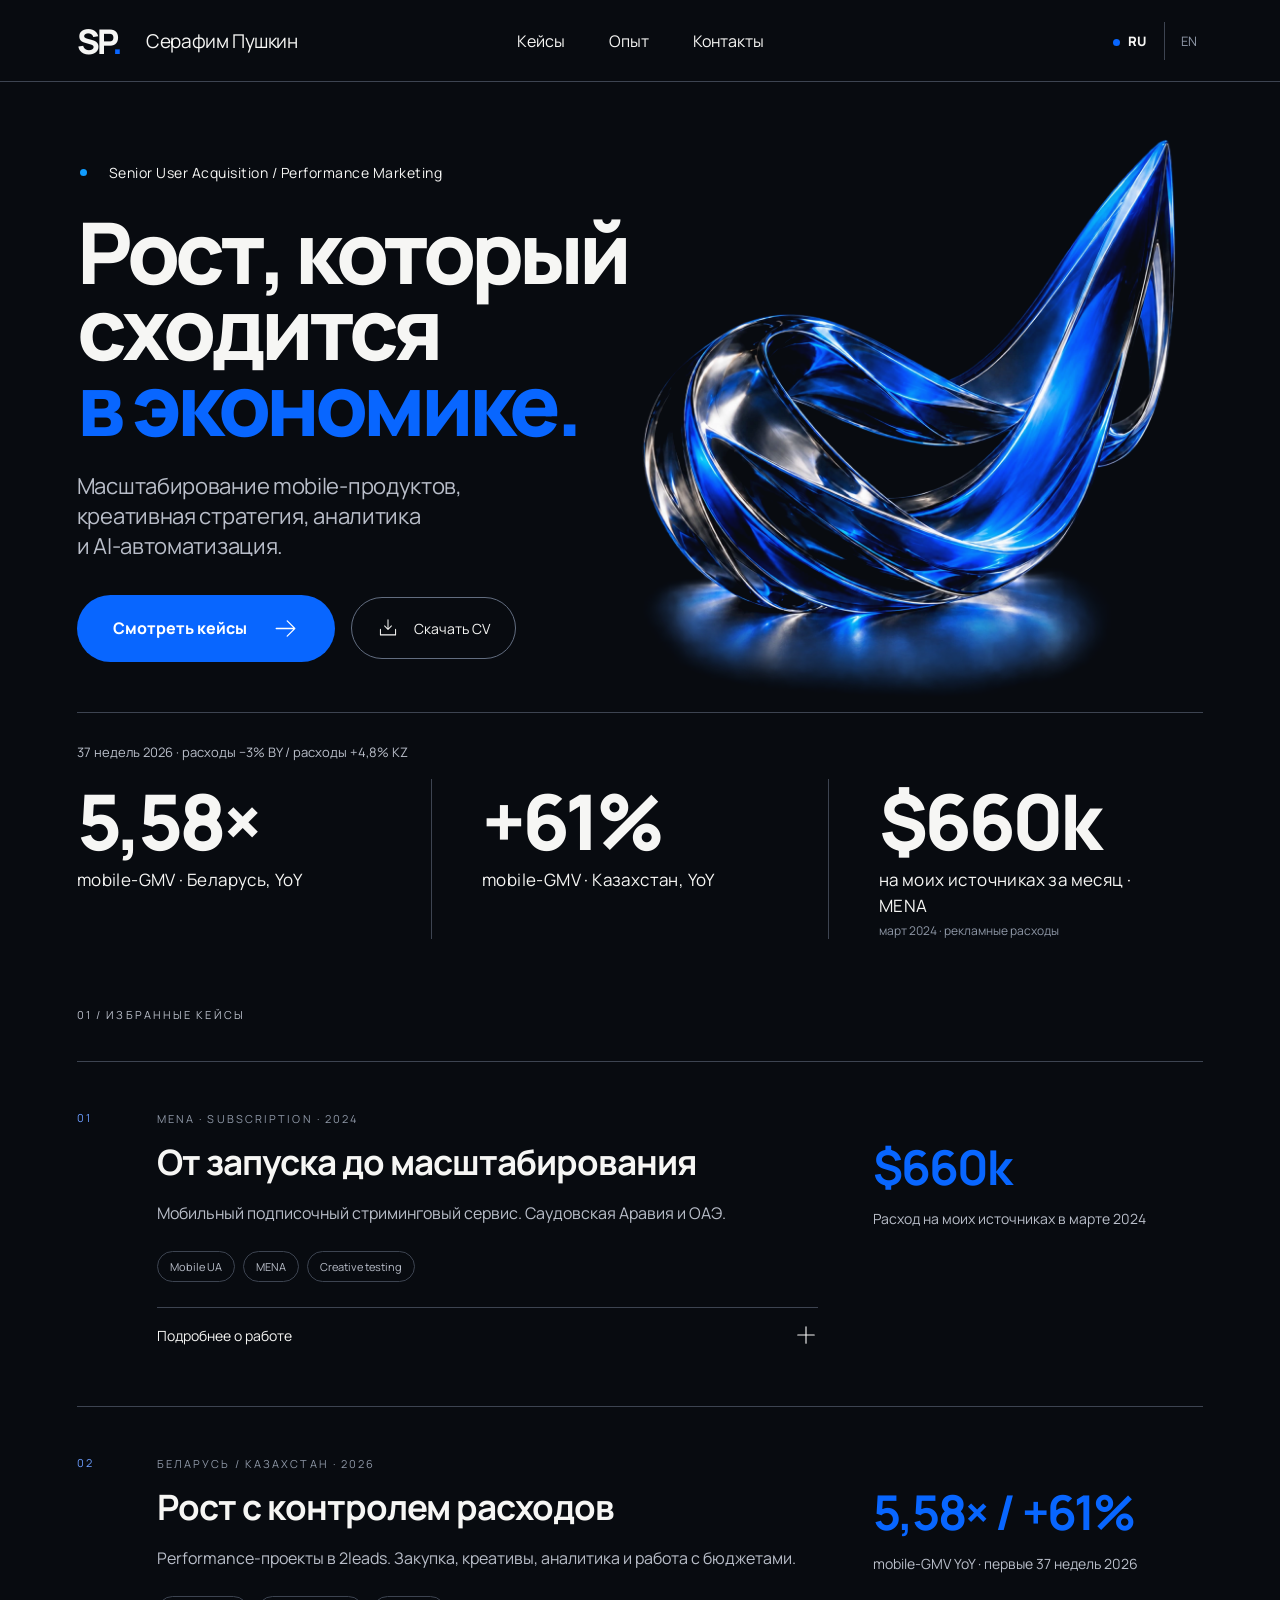
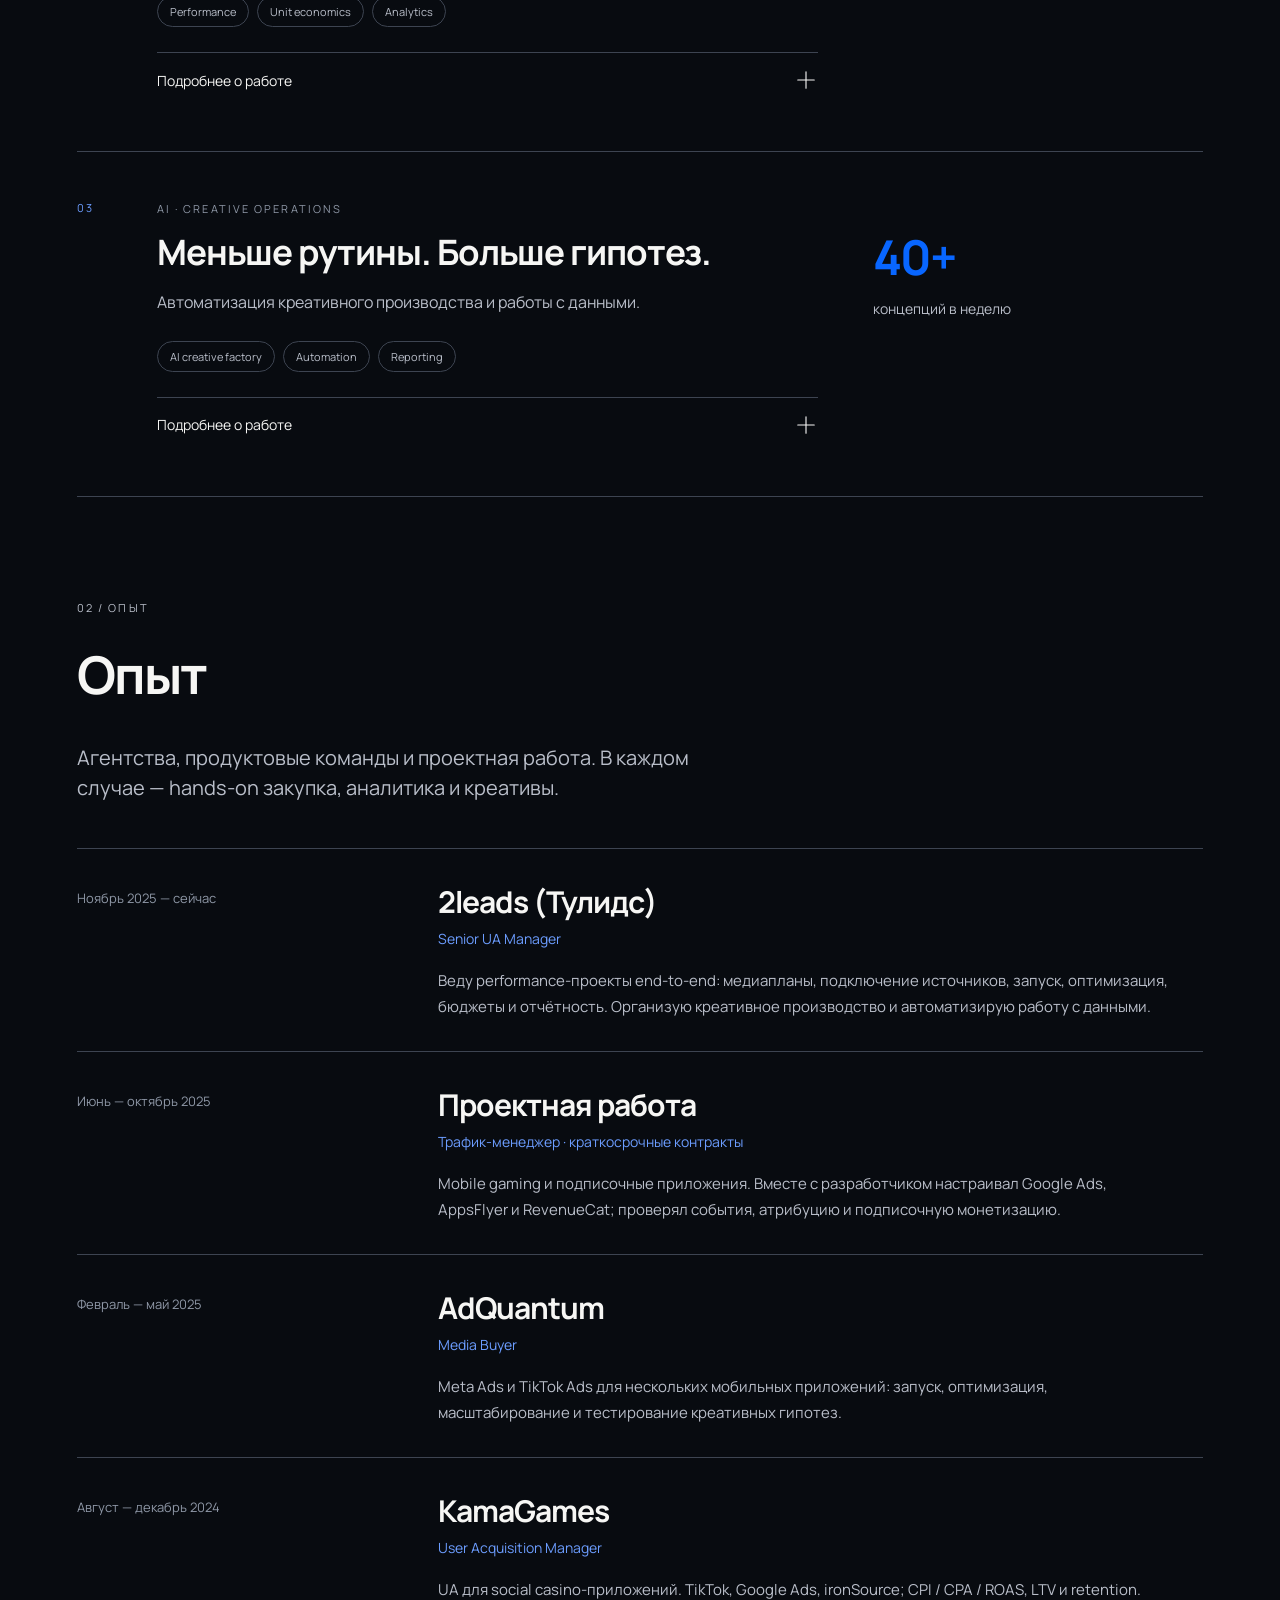
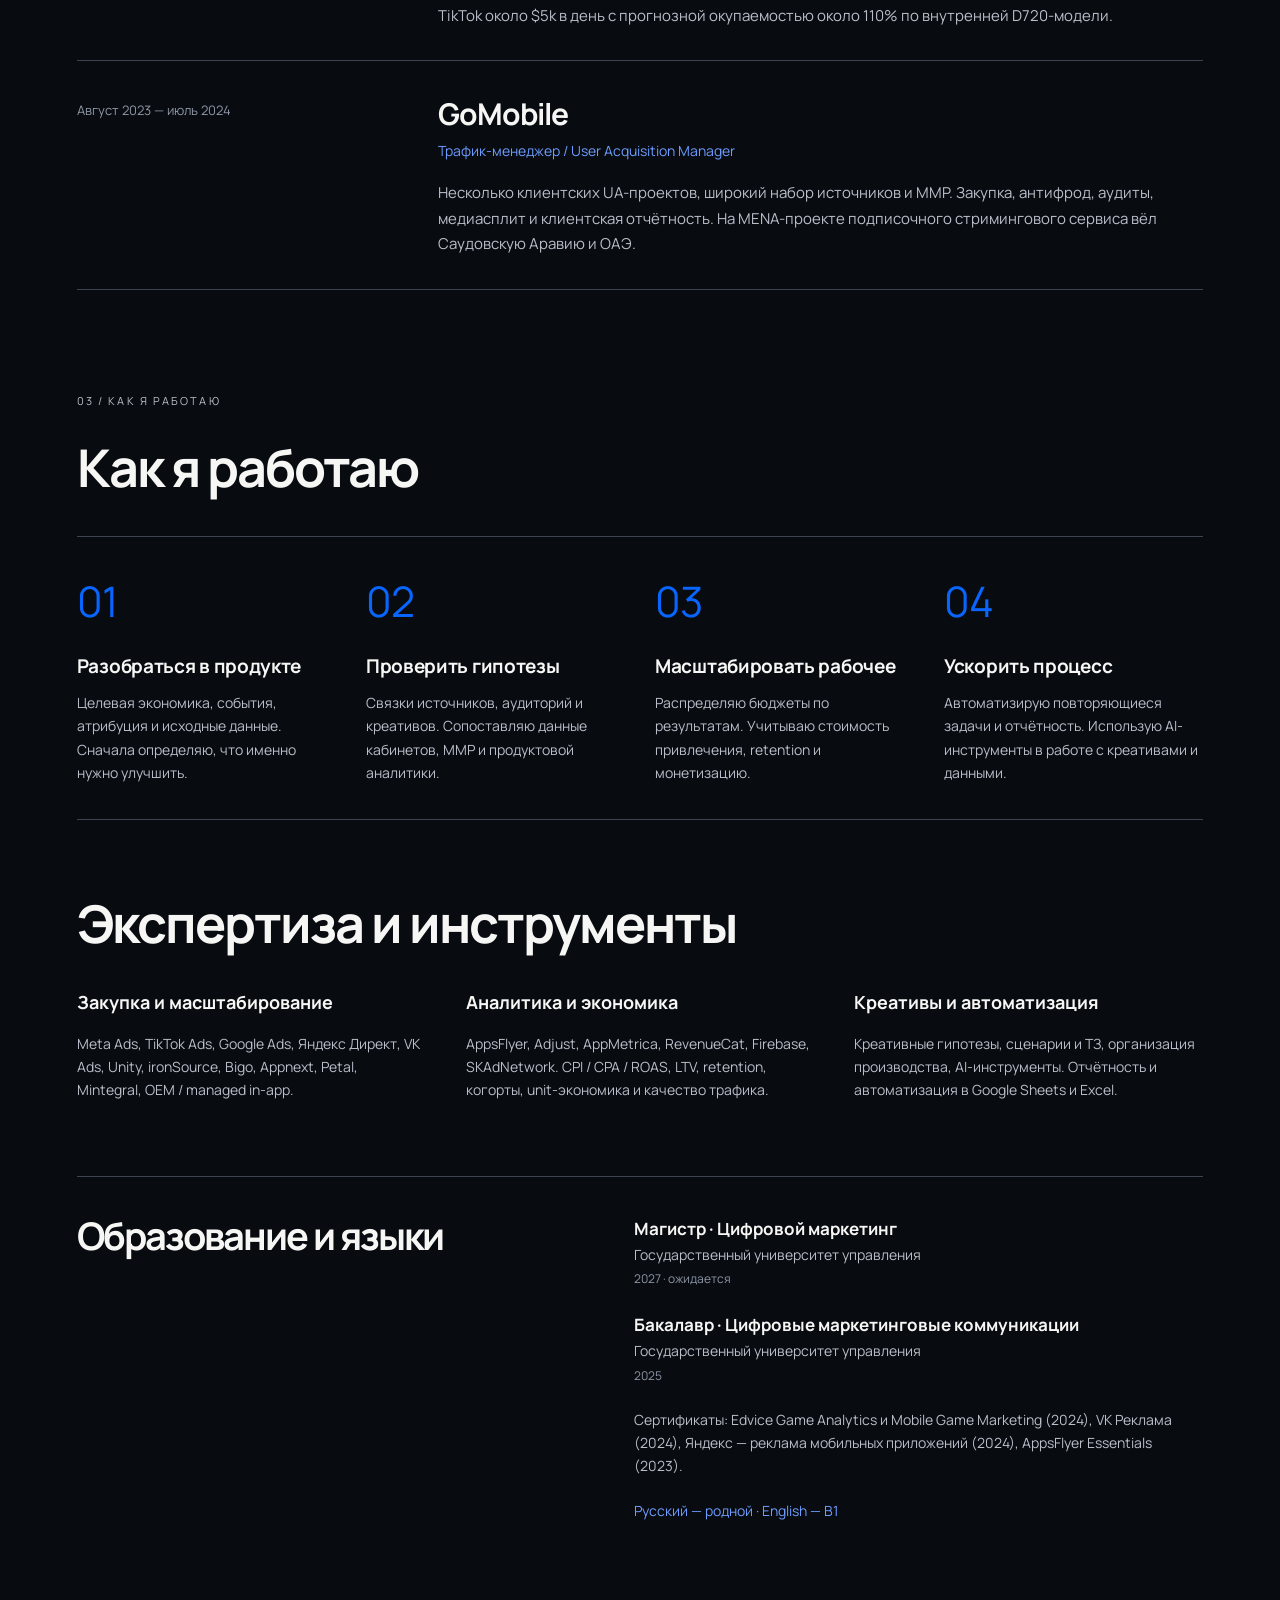
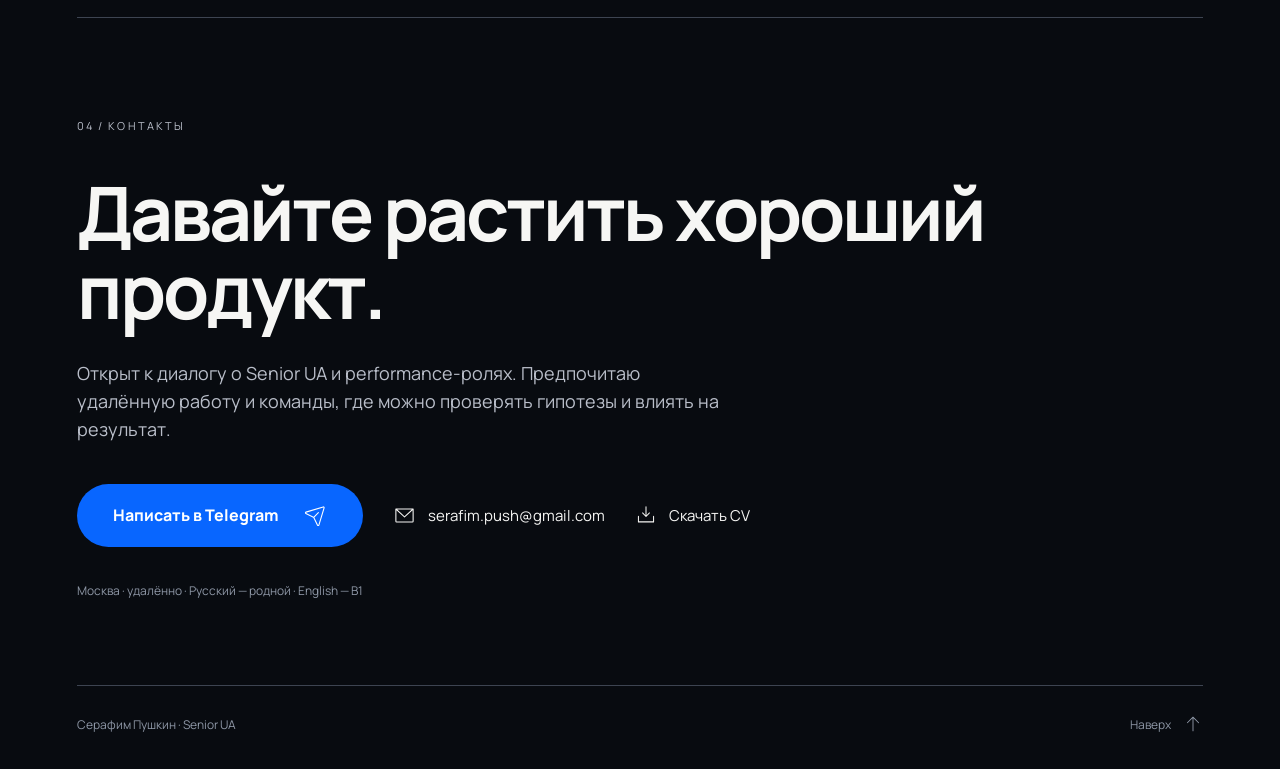
==== commit be91d669: "Update factory wording and CV PDFs on the resume site Co-Authored-By: Claude Opus 5.5 <noreply@anthr" ====
--- a/resume/index.html
+++ b/resume/index.html
@@ -14,7 +14,7 @@
     <meta property="og:title" content="Серафим Пушкин — Senior UA / Performance Marketing" />
     <meta property="og:description" content="Серафим Пушкин — Senior UA / Performance Marketing. Масштабирование mobile-продуктов, креативная стратегия, аналитика и AI-автоматизация." />
     <meta property="og:url" content="https://serafimpush-eng.github.io/resume/" />
-    <script type="module" crossorigin src="/resume/assets/index-MgX-SyZo.js"></script>
+    <script type="module" crossorigin src="/resume/assets/index-CP3-SDlN.js"></script>
     <link rel="stylesheet" crossorigin href="/resume/assets/index-Cel7EETF.css">
   </head>
   <body>
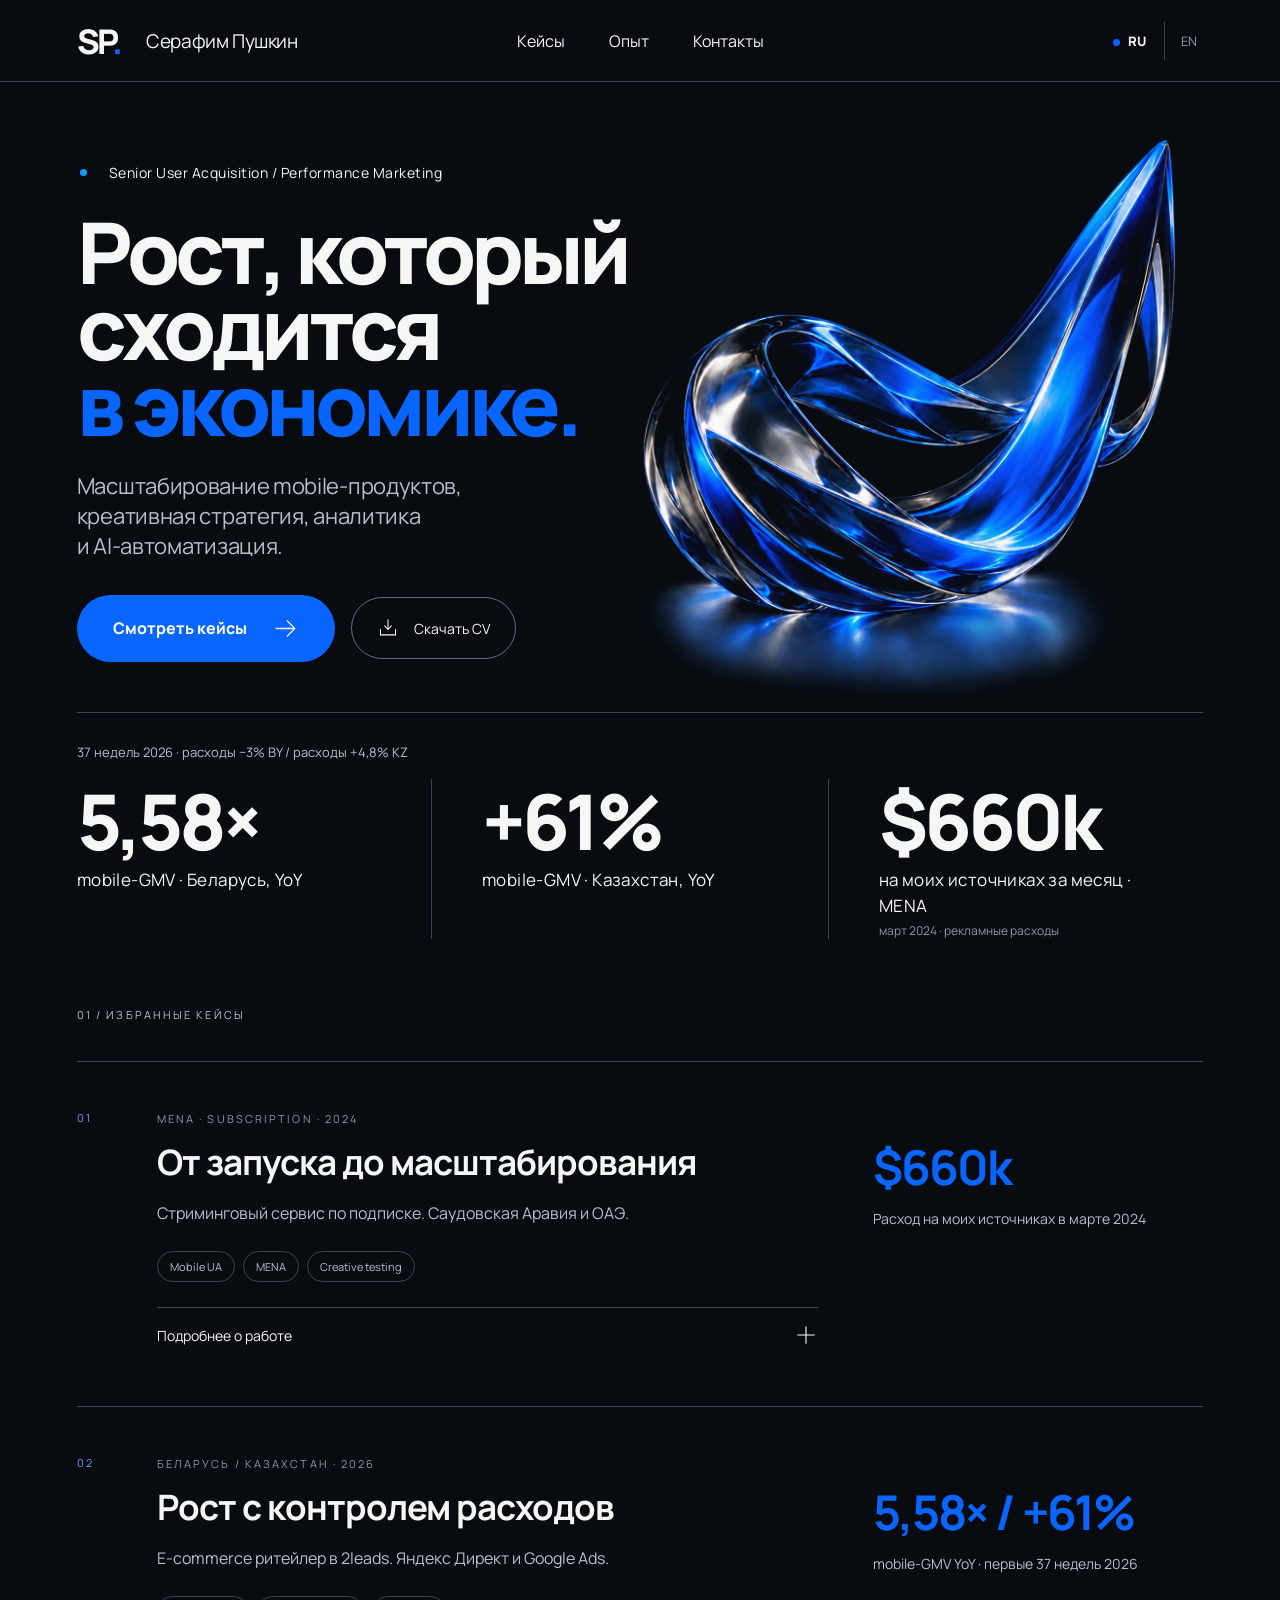
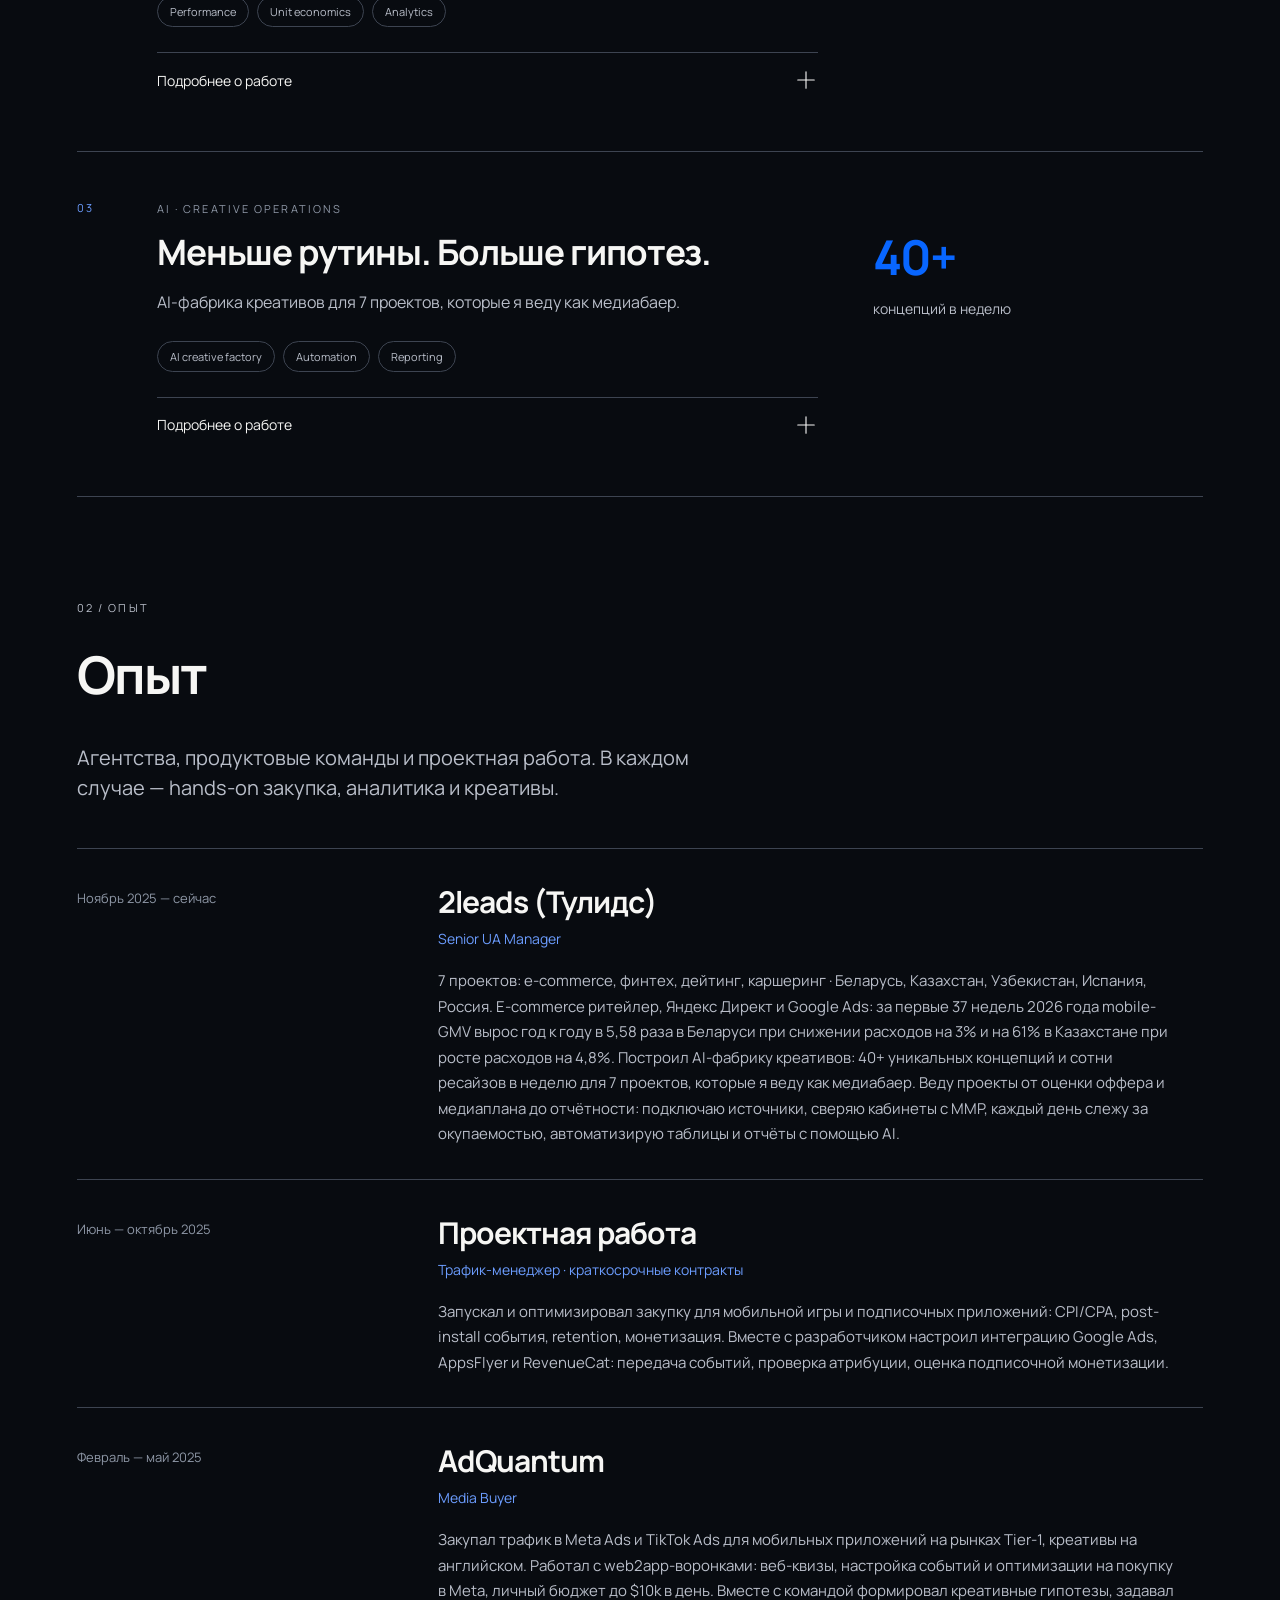
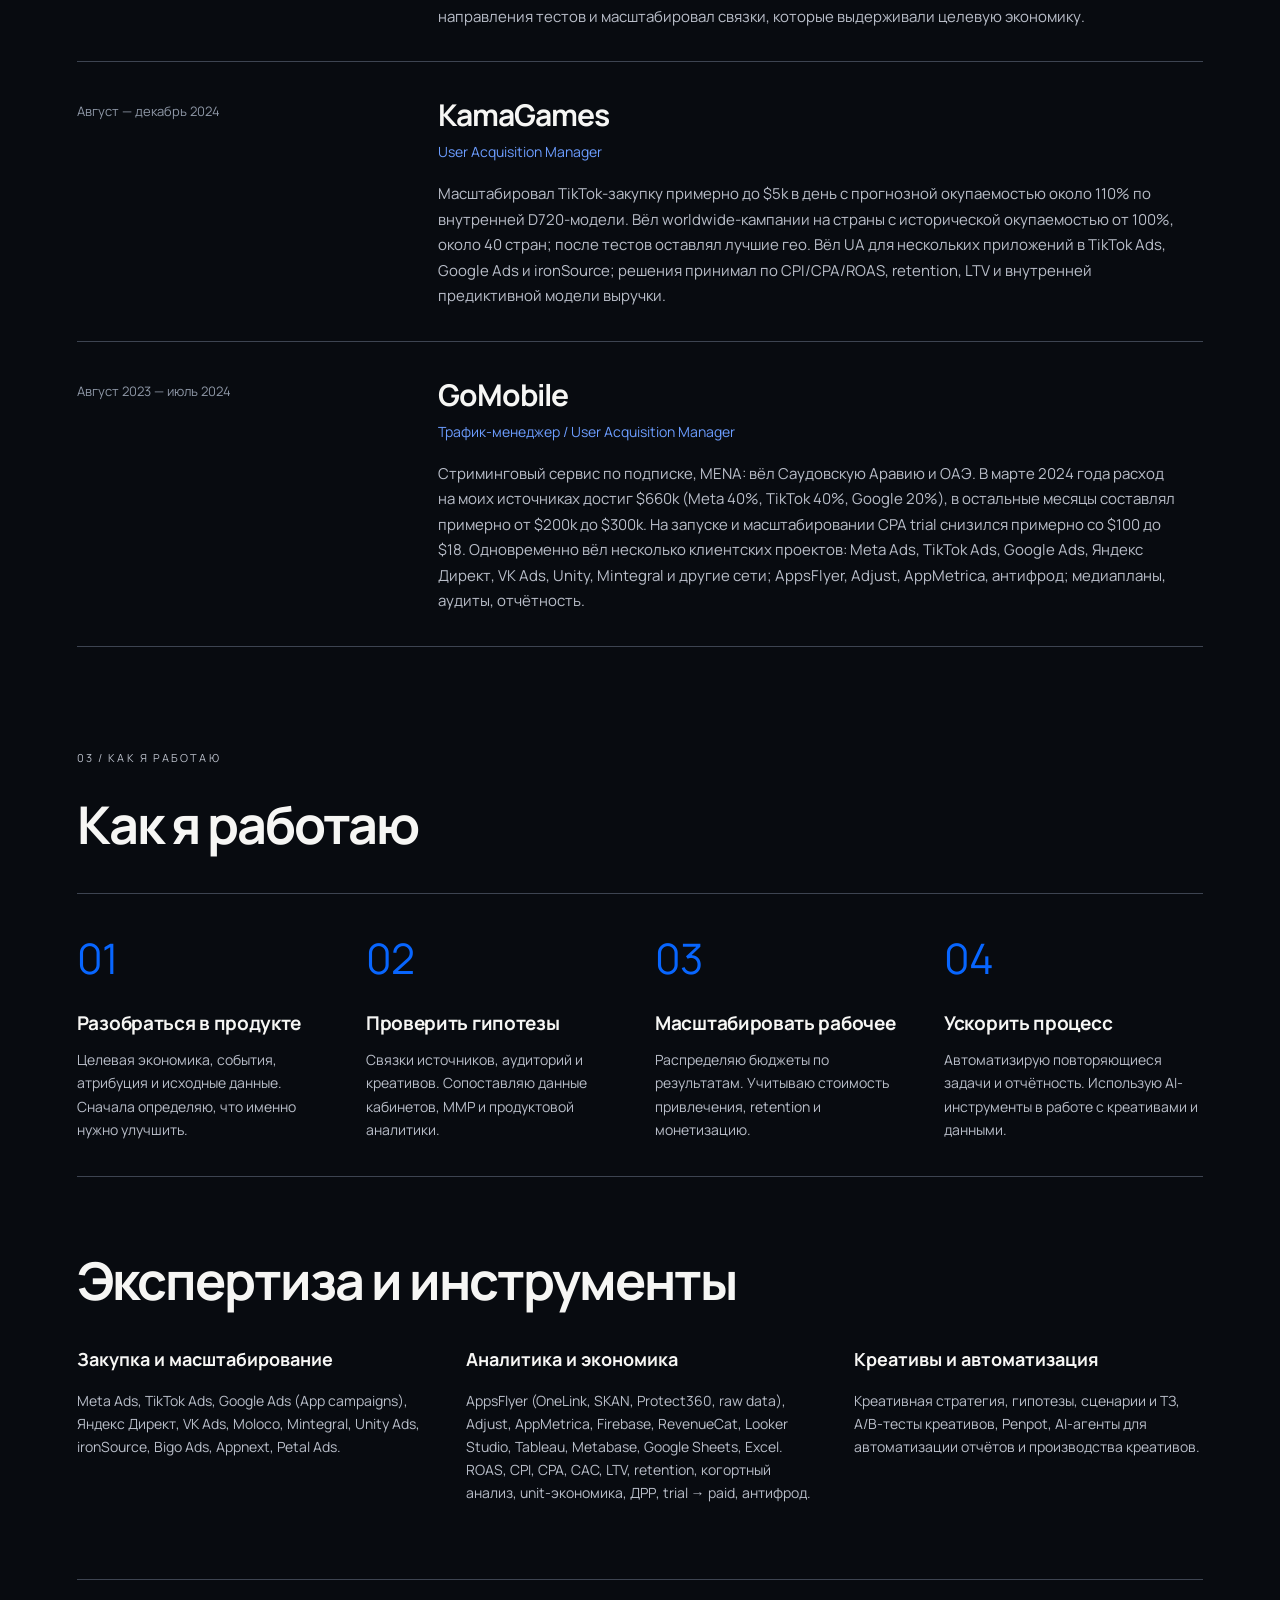
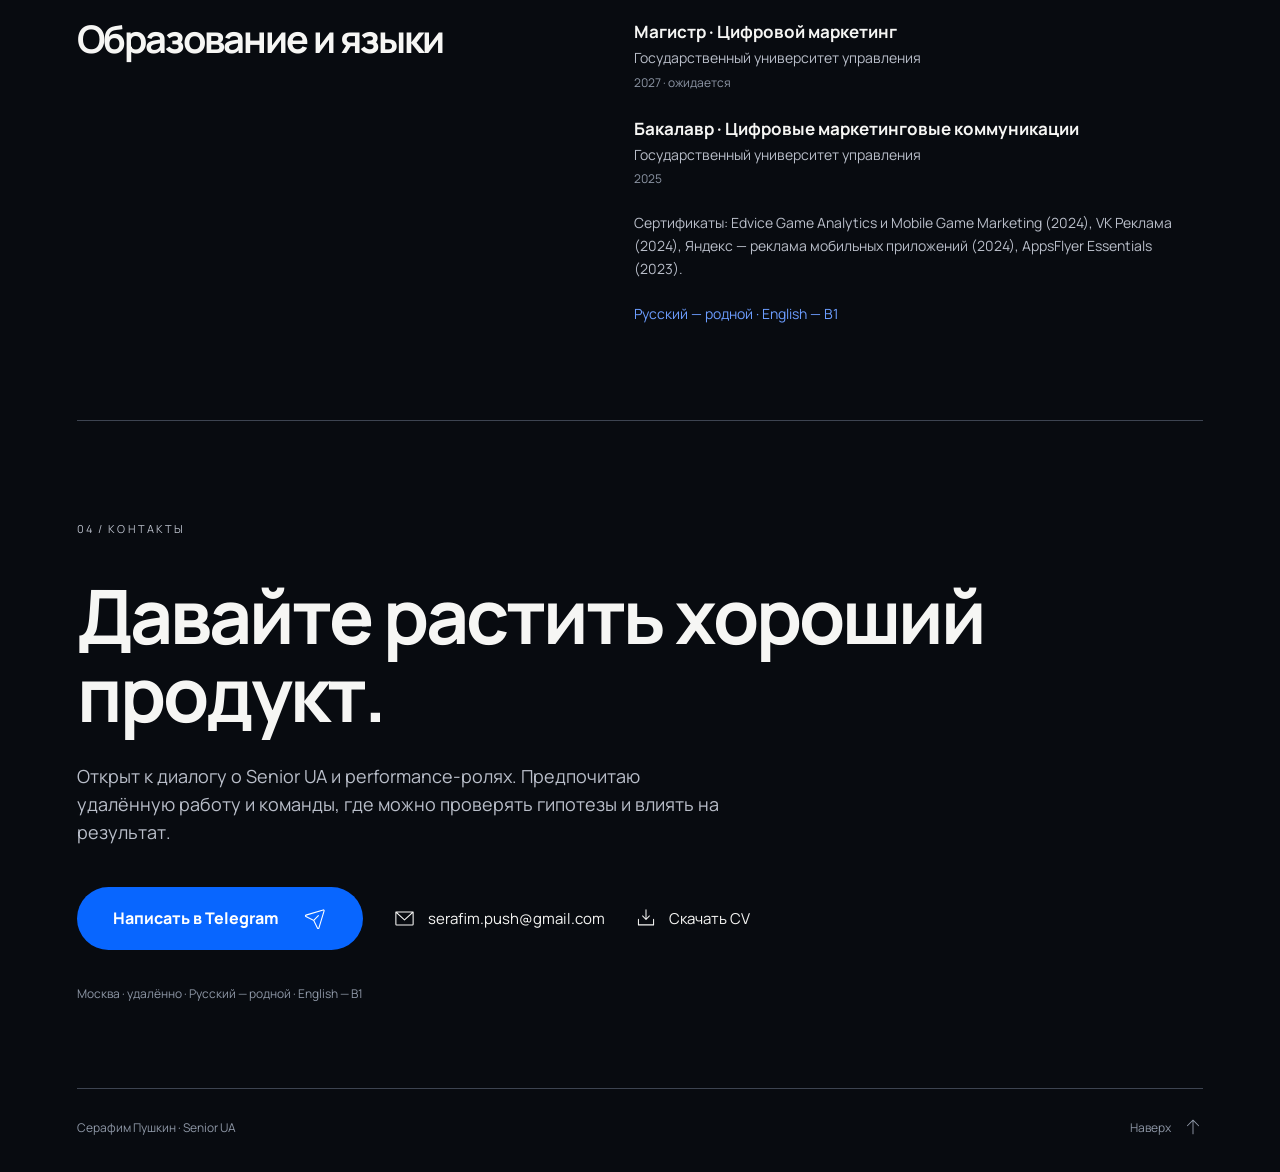
==== commit 0e3e49c5: "Resume site: version 6 text and CV PDFs Page text now follows the approved version 6 CV wording (res" ====
--- a/resume/index.html
+++ b/resume/index.html
@@ -14,7 +14,7 @@
     <meta property="og:title" content="Серафим Пушкин — Senior UA / Performance Marketing" />
     <meta property="og:description" content="Серафим Пушкин — Senior UA / Performance Marketing. Масштабирование mobile-продуктов, креативная стратегия, аналитика и AI-автоматизация." />
     <meta property="og:url" content="https://serafimpush-eng.github.io/resume/" />
-    <script type="module" crossorigin src="/resume/assets/index-CP3-SDlN.js"></script>
+    <script type="module" crossorigin src="/resume/assets/index-CcrzZeGj.js"></script>
     <link rel="stylesheet" crossorigin href="/resume/assets/index-Cel7EETF.css">
   </head>
   <body>
